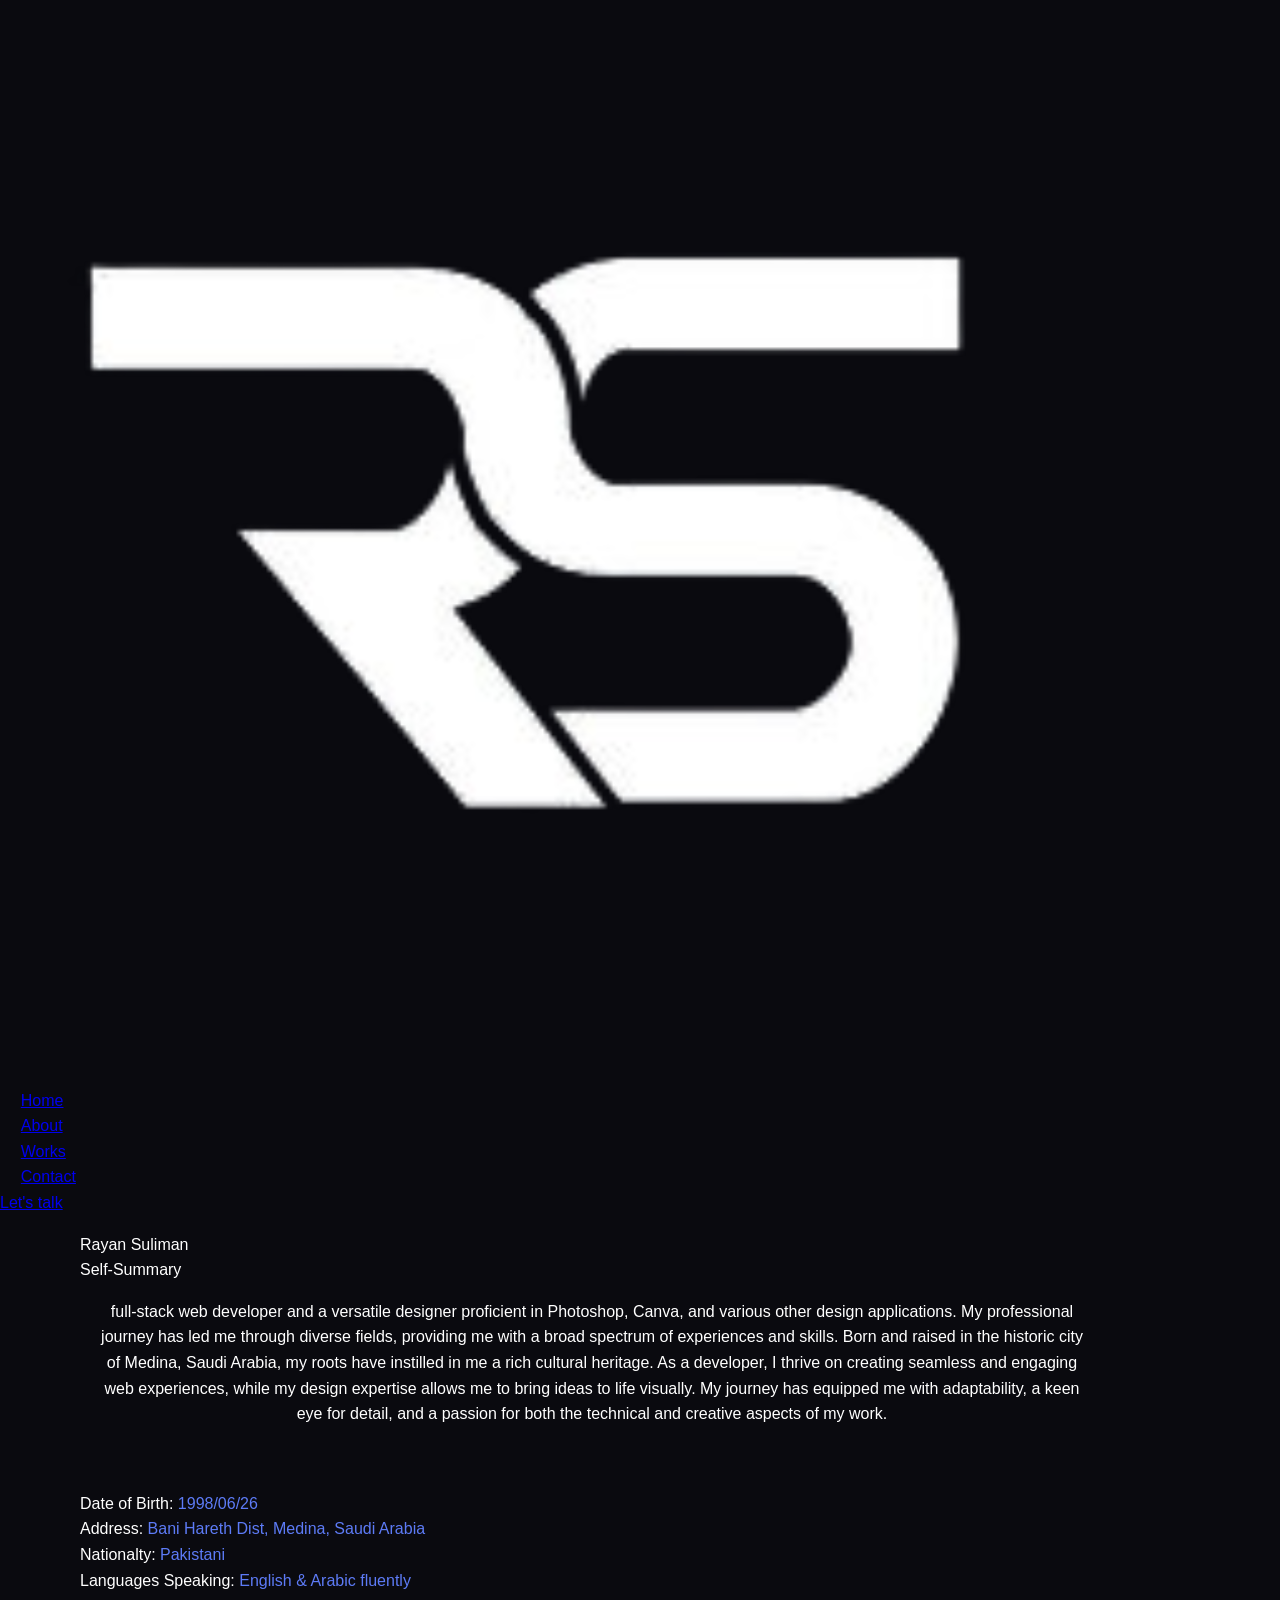
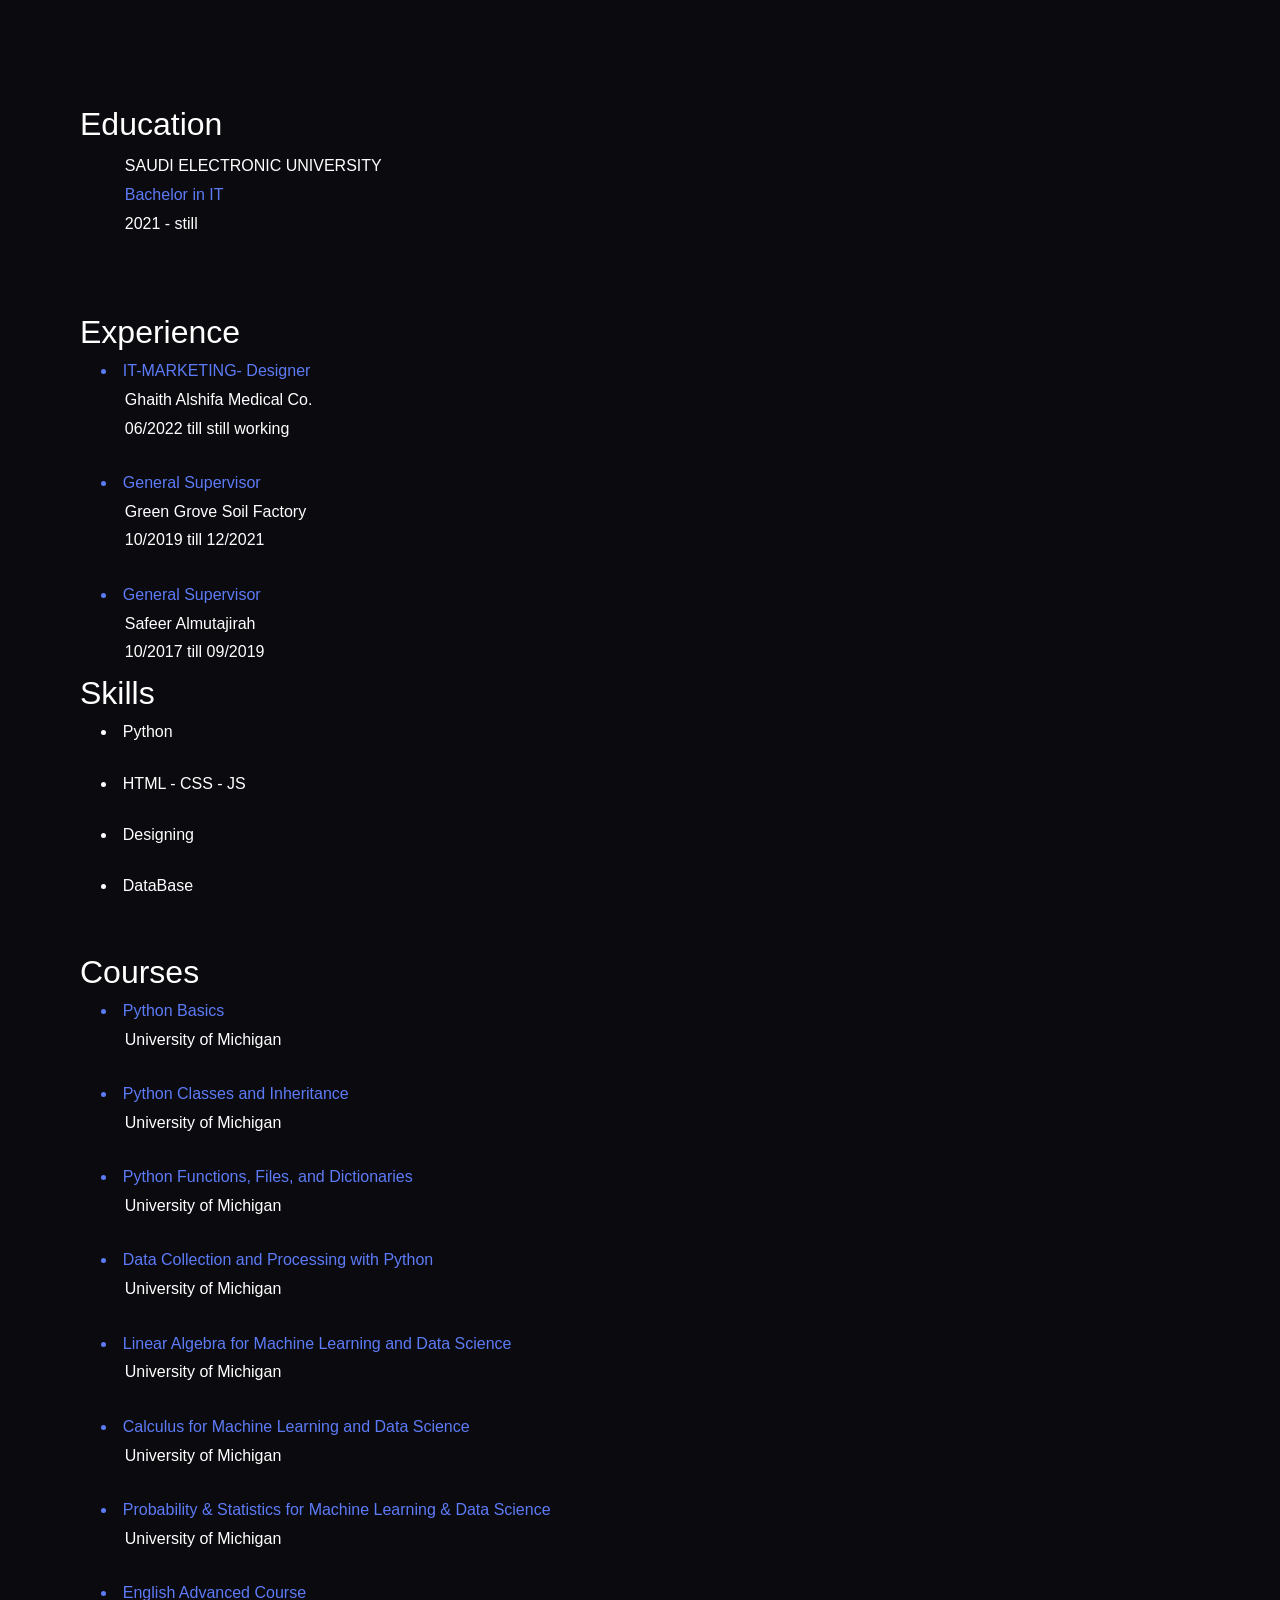
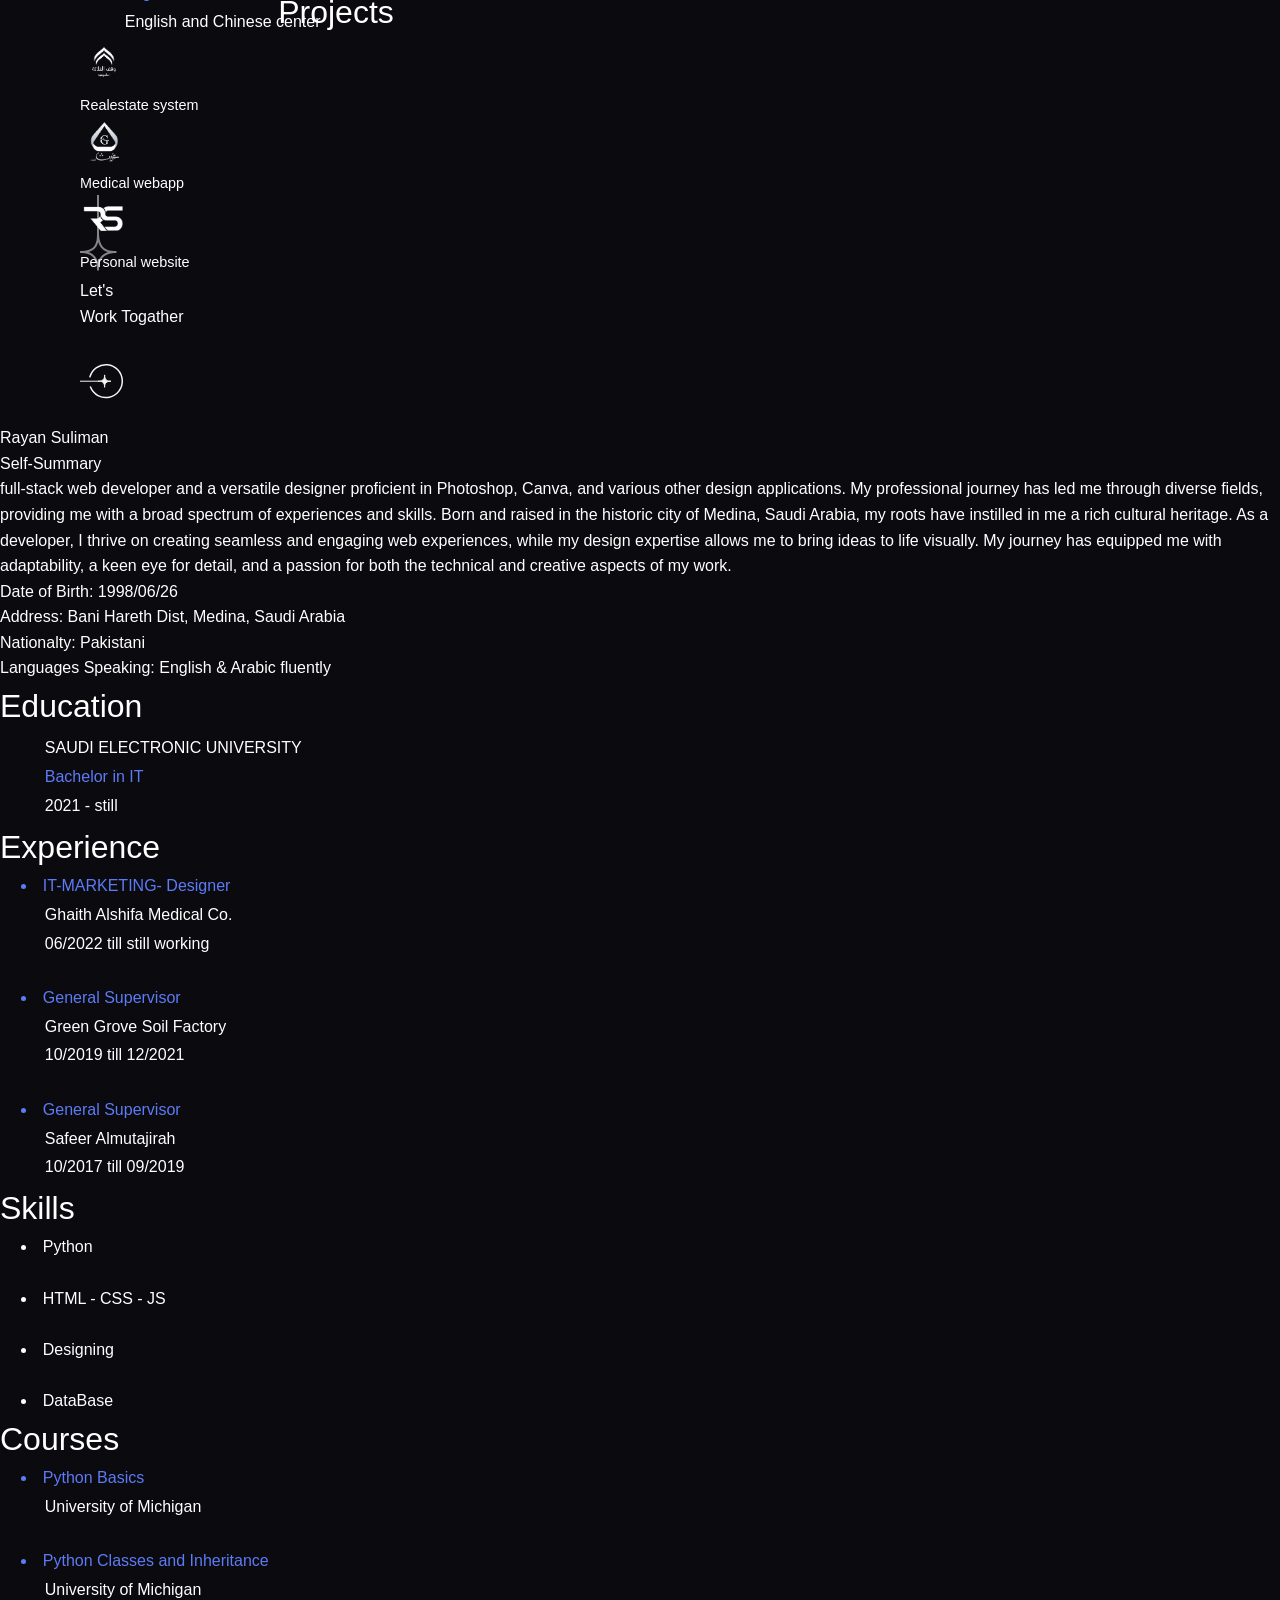
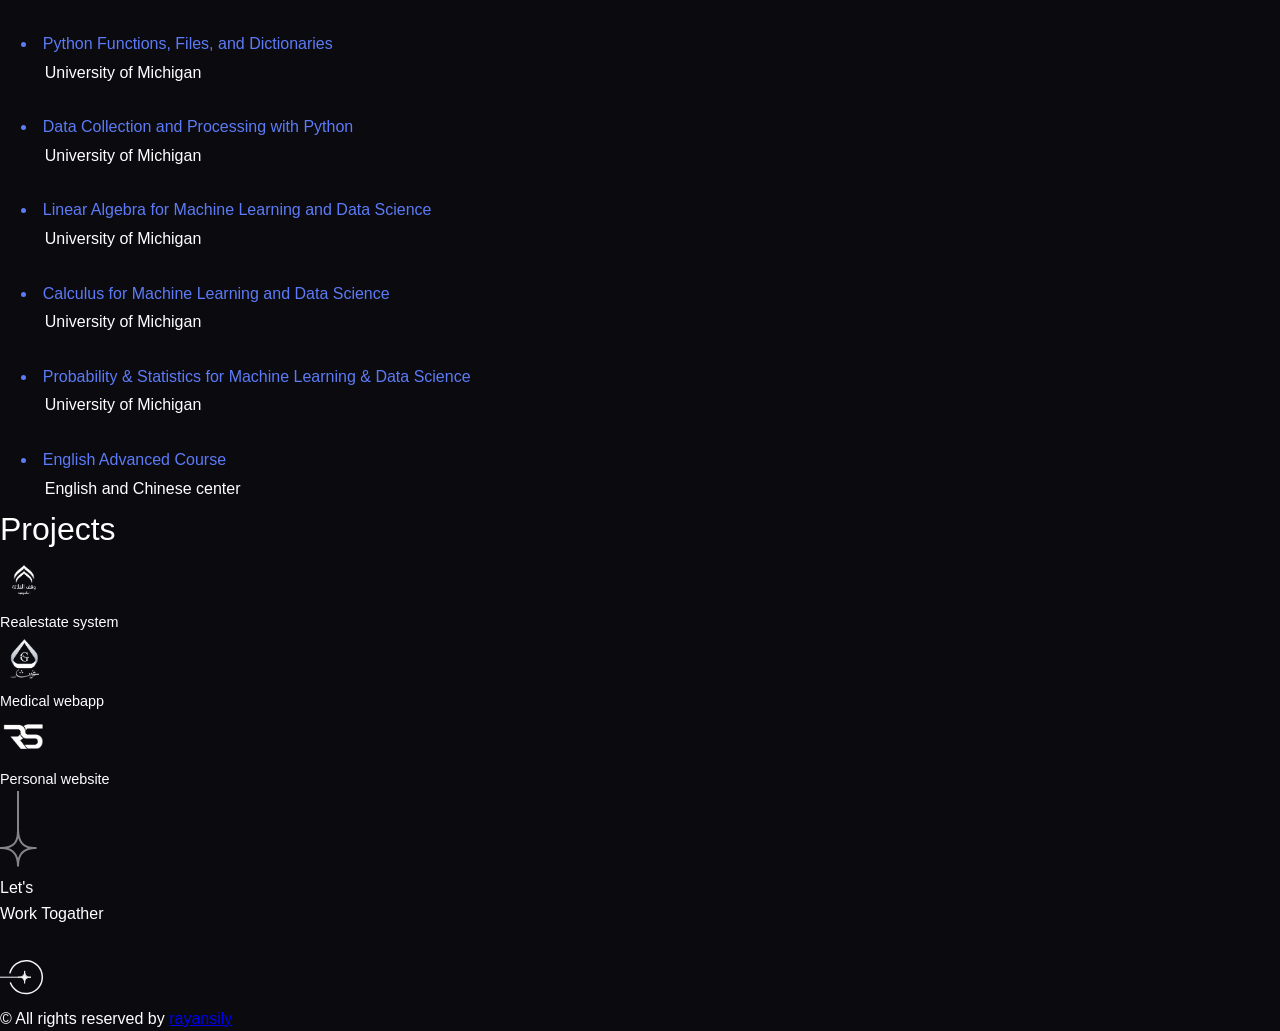
==== about.html @ cd89bf22 "first commit" ====
<!DOCTYPE html> <html lang="en">
<head>
<meta charset="utf-8"/>
<meta name="author" content="meeda">
<meta name="viewport" content="width=device-width, initial-scale=1.0">
<link rel="stylesheet" href="https://cdnjs.cloudflare.com/ajax/libs/font-awesome/4.7.0/css/font-awesome.min.css">
<title>Rayan Suliman</title>
<meta name="description" content="  Rayan Suliman CV's"/>
<link rel="icon" type="" href="">
<link rel="stylesheet" href="style.css">
<link rel="stylesheet" href="about.css">
<link rel="stylesheet" href="timeline.css">
<link rel="icon" type="image/png" href="files/logo.png">


  <!-- Modify the following script for coloring the selected menu item -->
  <script>
    document.addEventListener('DOMContentLoaded', function () {
      // Get all menu items
      const menuItems = document.querySelectorAll('.menu a');
  
      // Add click event listener to each menu item
      menuItems.forEach(item => {
        item.addEventListener('click', function () {
          // Remove 'active' class from all menu items
          menuItems.forEach(item => {
            item.classList.remove('active');
          });
  
          // Add 'active' class to the clicked menu item
          this.classList.add('active');
        });
      });
  
      // Set the initial active menu item based on the current page
      const path = window.location.pathname;
      const currentPage = path.substring(path.lastIndexOf('/') + 1);
      
      menuItems.forEach(item => {
        const href = item.getAttribute('href');
        if (currentPage === href || (currentPage === "" && href === "index.html")) {
          item.classList.add('active');
        }
      });
    });
  </script>
</head>

<body>
  <div class="black-overlay">

    <header class="head">
        <a href="index.html"><img src="files/logo.png" alt="logo"></a>
        <ul class="menu">
          <li><a href="index.html">Home</a></li>
          <li><a href="about.html">About</a></li>
          <li><a href="works.html">Works</a></li>
          <li><a href="contact.html">Contact</a></li>
        </ul>
        <a href="contact.html" class="letstalk">Let's talk</a>

      </header>


  <div class="sections">

    <div class="headtext">
    <p>Rayan Suliman</p>
    <p class="self">Self-Summary</p>
    </div>
    
    <div class="section4">
        <div class="ext">

          <p>full-stack web developer and a versatile designer proficient in Photoshop, Canva, and various other design applications. My professional journey has led me through diverse fields, providing me with a broad spectrum of experiences and skills. Born and raised in the historic city of Medina, Saudi Arabia, my roots have instilled in me a rich cultural heritage. As a developer, I thrive on creating seamless and engaging web experiences, while my design expertise allows me to bring ideas to life visually. My journey has equipped me with adaptability, a keen eye for detail, and a passion for both the technical and creative aspects of my work.</p>

        </div>
    
      </div>





      <div class="section3">
        <div class="exd">
        <p>Date of Birth: <span>1998/06/26</span>  </p>
        <p>Address: <span>Bani Hareth Dist, Medina, Saudi Arabia</span>  </p>
        <p>Nationalty: <span>Pakistani</span>  </p>
        <p>Languages Speaking: <span>English & Arabic fluently</span>  </p>


        </div>
    
        <div class="edr">
            <div class="up">
                <p>Education</p>
            </div>
            <div class="down">
                <p>SAUDI ELECTRONIC UNIVERSITY</p>
                <p class="Bachelor">Bachelor in IT</p>
                <p>2021 - still</p>
            </div>
    

    
        </div>
      </div>
    
      <div class="section3">
        
        <div class="edff">
            <div class="up">
                <p>Experience</p>
            </div>
            <div class="down">
                <li>IT-MARKETING- Designer</li>
                <p>Ghaith Alshifa Medical  Co.</p>
                <p>06/2022 till still working</p>
                <br>
                <li>General Supervisor</li>
                <p>Green Grove Soil Factory</p>
                <p>10/2019 till 12/2021</p>
                <br>
                <li>General Supervisor</li>
                <p>Safeer Almutajirah</p>
                <p>10/2017 till 09/2019</p>
            </div>
            <div class="up">
                <p>Skills</p>
            </div>
            <div >
                <li>Python</li>
                <br>
                <li>HTML - CSS - JS</li>
                <br>
                <li>Designing</li>
                <br>
                <li>DataBase</li>
            </div>
            
    
        </div>
    
        <div class="edf">
            <div class="up">
                <p>Courses</p>
            </div>
            <div class="down">
                <li>Python Basics</li>
                <p>University of Michigan</p>
                <br>
                <li>Python Classes and Inheritance</li>
                <p>University of Michigan</p>
                <br>
                <li>Python Functions, Files, and Dictionaries</li>
                <p>University of Michigan</p>
                <br>
                <li>Data Collection and Processing with Python</li>
                <p>University of Michigan</p>
                <br>
                <li>Linear Algebra for Machine Learning and Data Science</li>
                <p>University of Michigan</p>
                <br>
                <li>Calculus for Machine Learning and Data Science</li>
                <p>University of Michigan</p>
                <br>
                <li>Probability & Statistics for Machine Learning & Data Science</li>
                <p>University of Michigan</p>
                <br>
                <li>English Advanced Course</li>
                <p>English and Chinese center</p>

            </div>
    

    
        </div>
      </div>


      <div class="section3">
        <div class="projects">
            <div class="up">
                <p>Projects</p>
            </div>
        <div class="downprojects">
            <div class="project1">
                <img src="files/small-logo.png" alt="">
                <p> Realestate  system</p>
            </div>
            <div class="project1">
                <img src="files/ghaith.png" alt="">
                <p>Medical webapp </p>
            </div>
            <div class="project1">
                <img src="files/logo.png" alt="">
                <p>Personal website </p>
            </div>
        </div>

        </div>
    
        <div class="edu">
          <img class="icon2" src="files/icon2.png" alt="">
          <div class="morediv addpadding">
            <div class="thetwotext " ">
              <p>Let's <br> Work <span>Togather</span> </p>
            </div>
            <div class="morebuttondiv" style="padding-top: 30px;">
              <a style="margin-right: 30PX;" class="morebutton paddingclass" href="contact.html"><img src="files/icon.svg" alt=""></a>
            </div>
          </div>

    
        </div>
      </div>


      
  </div>




<div class="branches">


    <div class="headtext">
    <p>Rayan Suliman</p>
    <p class="self">Self-Summary</p>
    </div>
    
    <div class="aboutdiv">

          <p>full-stack web developer and a versatile designer proficient in Photoshop, Canva, and various other design applications. My professional journey has led me through diverse fields, providing me with a broad spectrum of experiences and skills. Born and raised in the historic city of Medina, Saudi Arabia, my roots have instilled in me a rich cultural heritage. As a developer, I thrive on creating seamless and engaging web experiences, while my design expertise allows me to bring ideas to life visually. My journey has equipped me with adaptability, a keen eye for detail, and a passion for both the technical and creative aspects of my work.</p>
    
      </div>





      <div class="aboutdiv">
        <p>Date of Birth: <span class="coloring">1998/06/26</span>  </p>
        <p>Address: <span class="coloring">Bani Hareth Dist, Medina, Saudi Arabia</span>  </p>
        <p>Nationalty: <span class="coloring">Pakistani</span>  </p>
        <p>Languages Speaking: <span class="coloring">English & Arabic fluently</span>  </p>


      </div>
    

      <div class="aboutdiv">
    
            <div class="up">
                <p>Education</p>
            </div>
            <div class="down">
                <p>SAUDI ELECTRONIC UNIVERSITY</p>
                <p class="Bachelor">Bachelor in IT</p>
                <p>2021 - still</p>    

        </div>
      </div>






      <div class="aboutdiv">
        
            <div class="up">
                <p>Experience</p>
            </div>
            <div class="down">
                <li>IT-MARKETING- Designer</li>
                <p>Ghaith Alshifa Medical  Co.</p>
                <p>06/2022 till still working</p>
                <br>
                <li>General Supervisor</li>
                <p>Green Grove Soil Factory</p>
                <p>10/2019 till 12/2021</p>
                <br>
                <li>General Supervisor</li>
                <p>Safeer Almutajirah</p>
                <p>10/2017 till 09/2019</p>
            </div>
            <div class="up">
                <p>Skills</p>
            </div>
            <div >
                <li>Python</li>
                <br>
                <li>HTML - CSS - JS</li>
                <br>
                <li>Designing</li>
                <br>
                <li>DataBase</li>
            </div>
            
    
        </div>
    


      <div class="aboutdiv ">
  
    
            <div class="up">
                <p>Courses</p>
            </div>
            <div class="down ">
                <li>Python Basics</li>
                <p>University of Michigan</p>
                <br>
                <li>Python Classes and Inheritance</li>
                <p>University of Michigan</p>
                <br>
                <li>Python Functions, Files, and Dictionaries</li>
                <p>University of Michigan</p>
                <br>
                <li>Data Collection and Processing with Python</li>
                <p>University of Michigan</p>
                <br>
                <li>Linear Algebra for Machine Learning and Data Science</li>
                <p>University of Michigan</p>
                <br>
                <li>Calculus for Machine Learning and Data Science</li>
                <p>University of Michigan</p>
                <br>
                <li>Probability & Statistics for Machine Learning & Data Science</li>
                <p>University of Michigan</p>
                <br>
                <li>English Advanced Course</li>
                <p>English and Chinese center</p>

            </div>
    

    
      </div>




      <div class="aboutdiv">
            <div class="up">
                <p>Projects</p>
            </div>
        <div class="downprojects">
            <div class="project1">
                <img src="files/small-logo.png" alt="">
                <p> Realestate  system</p>
            </div>
            <div class="project1">
                <img src="files/ghaith.png" alt="">
                <p>Medical webapp </p>
            </div>
            <div class="project1">
                <img src="files/logo.png" alt="">
                <p>Personal website </p>
            </div>
        </div>

    
      </div>


      <div>
        <div class="edu">
          <img class="icon2" src="files/icon2.png" alt="">
          <div class="morediv addpadding">
            <div class="thetwotext2 " ">
              <p>Let's <br> Work <span>Togather</span> </p>
            </div>
            <div class="morebuttondiv" style="padding-top: 30px;">
              <a style="margin-right: 65PX;" class="morebutton paddingclass" href="contact.html"><img src="files/icon.svg" alt=""></a>
            </div>
          </div>
    
    
        </div>
    </div>


      


</div>


    <footer>
      <p>© All rights reserved by <a href="index.html">rayansily</a></p>
  </footer>
</div>
</body>

<script src="script.js"></script>
---- style.css ----
/* ===================================
   CSS VARIABLES & RESET
   =================================== */
   :root {
    /* Colors */
    --primary: #6366f1;
    --primary-dark: #4f46e5;
    --primary-light: #818cf8;
    --secondary: #ec4899;
    --accent: #f59e0b;
    
    --bg-dark: #0a0a0f;
    --bg-darker: #050508;
    --bg-card: #16161d;
    --bg-card-hover: #1e1e28;
    
    --text-primary: #ffffff;
    --text-secondary: #a1a1aa;
    --text-muted: #71717a;
    
    --border: rgba(255, 255, 255, 0.1);
    --border-hover: rgba(255, 255, 255, 0.2);
    
    /* Spacing */
    --spacing-xs: 0.5rem;
    --spacing-sm: 1rem;
    --spacing-md: 2rem;
    --spacing-lg: 4rem;
    --spacing-xl: 6rem;
    
    /* Border Radius */
    --radius-sm: 8px;
    --radius-md: 12px;
    --radius-lg: 20px;
    --radius-xl: 30px;
    
    /* Transitions */
    --transition-fast: 0.2s ease;
    --transition-base: 0.3s ease;
    --transition-slow: 0.5s ease;
    
    /* Shadows */
    --shadow-sm: 0 2px 8px rgba(0, 0, 0, 0.1);
    --shadow-md: 0 4px 16px rgba(0, 0, 0, 0.2);
    --shadow-lg: 0 8px 32px rgba(0, 0, 0, 0.3);
    --shadow-glow: 0 0 30px rgba(99, 102, 241, 0.3);
}

* {
    margin: 0;
    padding: 0;
    box-sizing: border-box;
}

html {
    scroll-behavior: smooth;
    overflow-x: hidden;
}

body {
    font-family: 'Inter', -apple-system, BlinkMacSystemFont, 'Segoe UI', sans-serif;
    background: var(--bg-dark);
    color: var(--text-primary);
    line-height: 1.6;
    overflow-x: hidden;
}

/* Import Google Fonts */
@import url('https://fonts.googleapis.com/css2?family=Poppins:wght@300;400;500;600;700;800&family=Inter:wght@300;400;500;600;700&display=swap');

body {
    font-family: 'Inter', -apple-system, BlinkMacSystemFont, 'Segoe UI', sans-serif;
}

h1, h2, h3, h4, h5, h6 {
    font-family: 'Poppins', sans-serif;
    font-weight: 700;
    line-height: 1.2;
}

.container {
    max-width: 1200px;
    margin: 0 auto;
    padding: 0 2rem;
}

/* ===================================
   NAVIGATION
   =================================== */
.navbar {
    position: fixed;
    top: 0;
    left: 0;
    right: 0;
    z-index: 1000;
    padding: 1.5rem 0;
    background: rgba(10, 10, 15, 0.8);
    backdrop-filter: blur(20px);
    border-bottom: 1px solid var(--border);
    transition: all var(--transition-base);
}

.navbar.scrolled {
    padding: 1rem 0;
    background: rgba(10, 10, 15, 0.95);
}

.nav-container {
    max-width: 1400px;
    margin: 0 auto;
    padding: 0 2rem;
    display: flex;
    justify-content: space-between;
    align-items: center;
}

.logo {
    text-decoration: none;
}

.logo-text {
    font-family: 'Poppins', sans-serif;
    font-size: 1.5rem;
    font-weight: 800;
    background: linear-gradient(135deg, var(--primary), var(--secondary));
    -webkit-background-clip: text;
    -webkit-text-fill-color: transparent;
    background-clip: text;
}

.nav-links {
    display: flex;
    gap: 2.5rem;
    align-items: center;
}

.nav-link {
    color: var(--text-secondary);
    text-decoration: none;
    font-weight: 500;
    font-size: 0.95rem;
    position: relative;
    transition: color var(--transition-fast);
}

.nav-link::after {
    content: '';
    position: absolute;
    bottom: -5px;
    left: 0;
    width: 0;
    height: 2px;
    background: var(--primary);
    transition: width var(--transition-base);
}

.nav-link:hover,
.nav-link.active {
    color: var(--text-primary);
}

.nav-link:hover::after,
.nav-link.active::after {
    width: 100%;
}

.cta-button {
    padding: 0.75rem 1.5rem;
    background: linear-gradient(135deg, var(--primary), var(--primary-dark));
    color: white;
    text-decoration: none;
    border-radius: var(--radius-sm);
    font-weight: 600;
    font-size: 0.95rem;
    transition: all var(--transition-base);
    box-shadow: 0 4px 15px rgba(99, 102, 241, 0.3);
}

.cta-button:hover {
    transform: translateY(-2px);
    box-shadow: 0 6px 20px rgba(99, 102, 241, 0.4);
}

.mobile-menu-toggle {
    display: none;
    flex-direction: column;
    gap: 5px;
    background: none;
    border: none;
    cursor: pointer;
}

.mobile-menu-toggle span {
    width: 25px;
    height: 2px;
    background: var(--text-primary);
    transition: all var(--transition-base);
}

/* ===================================
   HERO SECTION
   =================================== */
.hero {
    position: relative;
    min-height: 100vh;
    display: flex;
    align-items: center;
    justify-content: center;
    padding: 8rem 2rem 4rem;
    overflow: hidden;
}

.hero-background {
    position: absolute;
    top: 0;
    left: 0;
    right: 0;
    bottom: 0;
    overflow: hidden;
    z-index: -1;
}

.gradient-orb {
    position: absolute;
    border-radius: 50%;
    filter: blur(80px);
    opacity: 0.6;
    animation: float 20s infinite ease-in-out;
}

.orb-1 {
    width: 500px;
    height: 500px;
    background: radial-gradient(circle, var(--primary), transparent);
    top: -10%;
    left: -10%;
    animation-delay: 0s;
}

.orb-2 {
    width: 400px;
    height: 400px;
    background: radial-gradient(circle, var(--secondary), transparent);
    bottom: -10%;
    right: -10%;
    animation-delay: 5s;
}

.orb-3 {
    width: 350px;
    height: 350px;
    background: radial-gradient(circle, var(--accent), transparent);
    top: 40%;
    right: 20%;
    animation-delay: 10s;
}

@keyframes float {
    0%, 100% { transform: translate(0, 0); }
    25% { transform: translate(50px, -50px); }
    50% { transform: translate(-30px, 30px); }
    75% { transform: translate(40px, 40px); }
}

.hero-content {
    max-width: 1200px;
    margin: 0 auto;
    text-align: center;
}

.eyebrow {
    display: inline-block;
    padding: 0.5rem 1.5rem;
    background: rgba(99, 102, 241, 0.1);
    border: 1px solid rgba(99, 102, 241, 0.3);
    border-radius: 50px;
    color: var(--primary-light);
    font-size: 0.9rem;
    font-weight: 600;
    margin-bottom: 2rem;
    animation: fadeInUp 0.8s ease;
}

.hero-title {
    font-size: clamp(3rem, 8vw, 5.5rem);
    font-weight: 800;
    margin-bottom: 1.5rem;
    line-height: 1.1;
}

.title-line {
    display: block;
    animation: fadeInUp 0.8s ease;
    animation-fill-mode: backwards;
}

.title-line:nth-child(1) {
    animation-delay: 0.2s;
}

.title-line:nth-child(2) {
    animation-delay: 0.4s;
}

.highlight {
    background: linear-gradient(135deg, var(--primary), var(--secondary));
    -webkit-background-clip: text;
    -webkit-text-fill-color: transparent;
    background-clip: text;
}

.hero-description {
    max-width: 700px;
    margin: 0 auto 3rem;
    font-size: 1.2rem;
    color: var(--text-secondary);
    line-height: 1.8;
    animation: fadeInUp 0.8s ease 0.6s backwards;
}

.hero-cta {
    display: flex;
    gap: 1.5rem;
    justify-content: center;
    align-items: center;
    animation: fadeInUp 0.8s ease 0.8s backwards;
    flex-wrap: wrap;
}

.primary-btn,
.secondary-btn {
    padding: 1rem 2.5rem;
    font-size: 1.05rem;
    font-weight: 600;
    text-decoration: none;
    border-radius: var(--radius-md);
    transition: all var(--transition-base);
    display: inline-flex;
    align-items: center;
    gap: 0.5rem;
}

.primary-btn {
    background: linear-gradient(135deg, var(--primary), var(--primary-dark));
    color: white;
    box-shadow: 0 4px 20px rgba(99, 102, 241, 0.4);
}

.primary-btn:hover {
    transform: translateY(-3px);
    box-shadow: 0 6px 25px rgba(99, 102, 241, 0.5);
}

.secondary-btn {
    background: transparent;
    color: var(--text-primary);
    border: 2px solid var(--border);
}

.secondary-btn:hover {
    border-color: var(--primary);
    background: rgba(99, 102, 241, 0.1);
}

.hero-stats {
    display: flex;
    justify-content: center;
    gap: 4rem;
    margin-top: 5rem;
    animation: fadeInUp 0.8s ease 1s backwards;
    flex-wrap: wrap;
}

.stat-item {
    text-align: center;
}

.stat-number {
    font-size: 3rem;
    font-weight: 800;
    background: linear-gradient(135deg, var(--primary), var(--secondary));
    -webkit-background-clip: text;
    -webkit-text-fill-color: transparent;
    background-clip: text;
    margin-bottom: 0.5rem;
}

.stat-label {
    color: var(--text-secondary);
    font-size: 0.95rem;
    font-weight: 500;
}

.scroll-indicator {
    position: absolute;
    bottom: 3rem;
    left: 50%;
    transform: translateX(-50%);
    display: flex;
    flex-direction: column;
    align-items: center;
    gap: 1rem;
    color: var(--text-muted);
    font-size: 0.85rem;
    font-weight: 500;
    animation: fadeInUp 0.8s ease 1.2s backwards;
}

.scroll-arrow {
    width: 2px;
    height: 40px;
    background: linear-gradient(to bottom, var(--primary), transparent);
    animation: scrollDown 2s infinite;
}

@keyframes fadeInUp {
    from {
        opacity: 0;
        transform: translateY(30px);
    }
    to {
        opacity: 1;
        transform: translateY(0);
    }
}

@keyframes scrollDown {
    0%, 100% { transform: translateY(0); opacity: 0; }
    50% { opacity: 1; }
    100% { transform: translateY(20px); opacity: 0; }
}

/* ===================================
   SECTION HEADERS
   =================================== */
.section-header {
    text-align: center;
    margin-bottom: var(--spacing-lg);
}

.section-eyebrow {
    display: inline-block;
    padding: 0.5rem 1.5rem;
    background: rgba(99, 102, 241, 0.1);
    border: 1px solid rgba(99, 102, 241, 0.3);
    border-radius: 50px;
    color: var(--primary-light);
    font-size: 0.9rem;
    font-weight: 600;
    margin-bottom: 1rem;
}

.section-title {
    font-size: clamp(2.5rem, 5vw, 3.5rem);
    font-weight: 800;
    margin-bottom: 1rem;
}

/* ===================================
   ABOUT SECTION
   =================================== */
.about-section {
    padding: var(--spacing-xl) 2rem;
    background: var(--bg-darker);
}

.about-grid {
    display: grid;
    grid-template-columns: 1.2fr 1fr;
    gap: 4rem;
    align-items: start;
}

.about-text {
    margin-bottom: 3rem;
}

.lead-text {
    font-size: 1.4rem;
    font-weight: 500;
    color: var(--text-primary);
    margin-bottom: 1.5rem;
    line-height: 1.6;
}

.about-text p {
    color: var(--text-secondary);
    margin-bottom: 1rem;
    font-size: 1.05rem;
    line-height: 1.8;
}

.skills-grid {
    display: grid;
    grid-template-columns: repeat(3, 1fr);
    gap: 1.5rem;
    margin-top: 2rem;
}

.skill-card {
    background: var(--bg-card);
    padding: 2rem;
    border-radius: var(--radius-md);
    border: 1px solid var(--border);
    transition: all var(--transition-base);
}

.skill-card:hover {
    background: var(--bg-card-hover);
    border-color: var(--primary);
    transform: translateY(-5px);
    box-shadow: 0 10px 30px rgba(99, 102, 241, 0.2);
}

.skill-icon {
    font-size: 2.5rem;
    background: linear-gradient(135deg, var(--primary), var(--secondary));
    -webkit-background-clip: text;
    -webkit-text-fill-color: transparent;
    background-clip: text;
    margin-bottom: 1rem;
}

.skill-card h3 {
    font-size: 1.2rem;
    margin-bottom: 0.5rem;
    font-weight: 600;
}

.skill-card p {
    color: var(--text-secondary);
    font-size: 0.95rem;
}

.about-details {
    display: flex;
    flex-direction: column;
    gap: 2rem;
}

.detail-card {
    background: var(--bg-card);
    padding: 2rem;
    border-radius: var(--radius-md);
    border: 1px solid var(--border);
}

.detail-card h3 {
    font-size: 1.3rem;
    margin-bottom: 1.5rem;
    color: var(--primary-light);
}

.info-list {
    list-style: none;
}

.info-list li {
    display: flex;
    justify-content: space-between;
    padding: 1rem 0;
    border-bottom: 1px solid var(--border);
}

.info-list li:last-child {
    border-bottom: none;
}

.info-label {
    color: var(--text-muted);
    font-weight: 500;
}

.info-value {
    color: var(--text-primary);
    font-weight: 600;
}

.timeline-item {
    padding: 1.5rem 0;
    border-left: 2px solid var(--primary);
    padding-left: 1.5rem;
    margin-left: 0.5rem;
    position: relative;
}

.timeline-item::before {
    content: '';
    position: absolute;
    left: -6px;
    top: 1.8rem;
    width: 10px;
    height: 10px;
    background: var(--primary);
    border-radius: 50%;
}

.timeline-date {
    color: var(--primary-light);
    font-size: 0.9rem;
    font-weight: 600;
    margin-bottom: 0.5rem;
}

.timeline-content h4 {
    font-size: 1.1rem;
    margin-bottom: 0.3rem;
}

.timeline-content p {
    color: var(--text-secondary);
    font-size: 0.95rem;
}

.role-list {
    list-style: none;
    padding-left: 0;
    margin-top: 0.5rem;
}

.role-list li {
    color: var(--text-secondary);
    font-size: 0.9rem;
    padding: 0.2rem 0;
    position: relative;
    padding-left: 1.2rem;
}

.role-list li::before {
    content: '▸';
    position: absolute;
    left: 0;
    color: var(--primary);
}

.role-description {
    color: var(--text-secondary);
    font-size: 0.9rem;
    line-height: 1.6;
    margin-top: 0.5rem;
}

.education-item h4 {
    font-size: 1.1rem;
    margin-bottom: 0.5rem;
}

.education-item p {
    color: var(--text-secondary);
    margin-bottom: 0.5rem;
}

.edu-date {
    color: var(--primary-light);
    font-size: 0.9rem;
    font-weight: 600;
}

/* ===================================
   WORK SECTION
   =================================== */
.work-section {
    padding: var(--spacing-xl) 2rem;
}

.projects-grid {
    display: grid;
    grid-template-columns: repeat(auto-fit, minmax(350px, 1fr));
    gap: 2.5rem;
}

.project-card {
    background: var(--bg-card);
    border-radius: var(--radius-lg);
    overflow: hidden;
    border: 1px solid var(--border);
    transition: all var(--transition-base);
}

.project-card:hover {
    transform: translateY(-10px);
    border-color: var(--primary);
    box-shadow: 0 20px 40px rgba(0, 0, 0, 0.3);
}

.project-image {
    position: relative;
    width: 100%;
    height: 250px;
    overflow: hidden;
    background: linear-gradient(135deg, var(--bg-darker), var(--bg-card));
    display: flex;
    align-items: center;
    justify-content: center;
}

.project-image img {
    max-width: 60%;
    max-height: 60%;
    object-fit: contain;
    transition: transform var(--transition-slow);
}

.project-placeholder {
    width: 100%;
    height: 100%;
    display: flex;
    align-items: center;
    justify-content: center;
    background: linear-gradient(135deg, var(--bg-darker), var(--bg-card));
}

.project-card:hover .project-image img {
    transform: scale(1.1);
}

.project-overlay {
    position: absolute;
    top: 0;
    left: 0;
    right: 0;
    bottom: 0;
    background: rgba(10, 10, 15, 0.9);
    display: flex;
    align-items: center;
    justify-content: center;
    opacity: 0;
    transition: opacity var(--transition-base);
}

.project-card:hover .project-overlay {
    opacity: 1;
}

.project-link {
    width: 60px;
    height: 60px;
    background: linear-gradient(135deg, var(--primary), var(--secondary));
    border-radius: 50%;
    display: flex;
    align-items: center;
    justify-content: center;
    color: white;
    font-size: 1.5rem;
    text-decoration: none;
    transition: transform var(--transition-base);
}

.project-link:hover {
    transform: scale(1.1);
}

.project-link.current-site {
    width: auto;
    height: auto;
    padding: 1rem 2rem;
    border-radius: var(--radius-sm);
    font-size: 1rem;
    font-weight: 600;
}

.project-content {
    padding: 2rem;
}

.project-title {
    font-size: 1.5rem;
    margin-bottom: 1rem;
    font-weight: 700;
}

.project-description {
    color: var(--text-secondary);
    margin-bottom: 1.5rem;
    line-height: 1.7;
}

.project-tech {
    display: flex;
    flex-wrap: wrap;
    gap: 0.75rem;
}

.tech-tag {
    padding: 0.4rem 1rem;
    background: rgba(99, 102, 241, 0.1);
    border: 1px solid rgba(99, 102, 241, 0.3);
    border-radius: 50px;
    color: var(--primary-light);
    font-size: 0.85rem;
    font-weight: 500;
}

/* ===================================
   CONTACT SECTION
   =================================== */
.contact-section {
    padding: var(--spacing-xl) 2rem;
    background: var(--bg-darker);
}

.contact-grid {
    display: grid;
    grid-template-columns: 1fr 1.2fr;
    gap: 4rem;
    align-items: start;
}

.contact-intro {
    font-size: 1.2rem;
    color: var(--text-secondary);
    margin-bottom: 3rem;
    line-height: 1.7;
}

.contact-methods {
    display: flex;
    flex-direction: column;
    gap: 1.5rem;
    margin-bottom: 3rem;
}

.contact-method {
    display: flex;
    align-items: center;
    gap: 1.5rem;
    padding: 1.5rem;
    background: var(--bg-card);
    border-radius: var(--radius-md);
    border: 1px solid var(--border);
    text-decoration: none;
    transition: all var(--transition-base);
}

.contact-method:hover {
    background: var(--bg-card-hover);
    border-color: var(--primary);
    transform: translateX(10px);
}

.contact-icon {
    width: 50px;
    height: 50px;
    background: linear-gradient(135deg, var(--primary), var(--secondary));
    border-radius: var(--radius-sm);
    display: flex;
    align-items: center;
    justify-content: center;
    font-size: 1.5rem;
    color: white;
}

.contact-details h4 {
    font-size: 1.1rem;
    margin-bottom: 0.3rem;
}

.contact-details p {
    color: var(--text-secondary);
    font-size: 0.95rem;
}

.resume-download {
    margin-top: 2rem;
}

.download-btn {
    display: inline-flex;
    align-items: center;
    gap: 0.75rem;
    padding: 1rem 2rem;
    background: transparent;
    border: 2px solid var(--primary);
    color: var(--primary);
    text-decoration: none;
    border-radius: var(--radius-md);
    font-weight: 600;
    transition: all var(--transition-base);
}

.download-btn:hover {
    background: var(--primary);
    color: white;
    transform: translateY(-3px);
    box-shadow: 0 6px 20px rgba(99, 102, 241, 0.3);
}

.contact-form-container {
    background: var(--bg-card);
    padding: 3rem;
    border-radius: var(--radius-lg);
    border: 1px solid var(--border);
}

.contact-form {
    display: flex;
    flex-direction: column;
    gap: 2rem;
}

.form-group {
    position: relative;
}

.form-group input,
.form-group textarea {
    width: 100%;
    padding: 1rem;
    background: var(--bg-darker);
    border: 2px solid var(--border);
    border-radius: var(--radius-sm);
    color: var(--text-primary);
    font-size: 1rem;
    font-family: inherit;
    transition: all var(--transition-base);
}

.form-group input:focus,
.form-group textarea:focus {
    outline: none;
    border-color: var(--primary);
    background: var(--bg-dark);
}

.form-group label {
    position: absolute;
    left: 1rem;
    top: 1rem;
    color: var(--text-muted);
    transition: all var(--transition-base);
    pointer-events: none;
}

.form-group input:focus + label,
.form-group input:not(:placeholder-shown) + label,
.form-group textarea:focus + label,
.form-group textarea:not(:placeholder-shown) + label {
    top: -0.75rem;
    left: 0.75rem;
    font-size: 0.85rem;
    color: var(--primary);
    background: var(--bg-card);
    padding: 0 0.5rem;
}

.form-group textarea {
    resize: vertical;
    min-height: 150px;
}

.submit-btn {
    padding: 1rem 2.5rem;
    background: linear-gradient(135deg, var(--primary), var(--primary-dark));
    color: white;
    border: none;
    border-radius: var(--radius-md);
    font-size: 1.05rem;
    font-weight: 600;
    cursor: pointer;
    transition: all var(--transition-base);
    display: inline-flex;
    align-items: center;
    justify-content: center;
    gap: 0.75rem;
    box-shadow: 0 4px 20px rgba(99, 102, 241, 0.3);
}

.submit-btn:hover {
    transform: translateY(-3px);
    box-shadow: 0 6px 25px rgba(99, 102, 241, 0.4);
}

/* ===================================
   FOOTER
   =================================== */
.footer {
    padding: 3rem 2rem 2rem;
    background: var(--bg-darker);
    border-top: 1px solid var(--border);
}

.footer-content {
    display: flex;
    justify-content: space-between;
    align-items: center;
    margin-bottom: 2rem;
    flex-wrap: wrap;
    gap: 2rem;
}

.footer-brand {
    max-width: 300px;
}

.footer-brand .logo-text {
    font-size: 2rem;
    display: block;
    margin-bottom: 0.5rem;
}

.footer-brand p {
    color: var(--text-secondary);
    font-size: 0.95rem;
}

.footer-links {
    display: flex;
    gap: 2rem;
}

.footer-links a {
    color: var(--text-secondary);
    text-decoration: none;
    font-weight: 500;
    transition: color var(--transition-fast);
}

.footer-links a:hover {
    color: var(--primary);
}

.footer-bottom {
    text-align: center;
    padding-top: 2rem;
    border-top: 1px solid var(--border);
}

.footer-bottom p {
    color: var(--text-muted);
    font-size: 0.9rem;
}

/* ===================================
   RESPONSIVE DESIGN
   =================================== */
@media (max-width: 1024px) {
    .about-grid {
        grid-template-columns: 1fr;
    }
    
    .contact-grid {
        grid-template-columns: 1fr;
    }
    
    .skills-grid {
        grid-template-columns: repeat(2, 1fr);
    }
}

@media (max-width: 768px) {
    .nav-links,
    .cta-button {
        display: none;
    }
    
    .mobile-menu-toggle {
        display: flex;
    }
    
    .hero {
        padding: 6rem 1rem 3rem;
    }
    
    .hero-title {
        font-size: 2.5rem;
    }
    
    .hero-description {
        font-size: 1rem;
    }
    
    .hero-cta {
        flex-direction: column;
        width: 100%;
    }
    
    .primary-btn,
    .secondary-btn {
        width: 100%;
        justify-content: center;
    }
    
    .hero-stats {
        gap: 2rem;
    }
    
    .stat-number {
        font-size: 2rem;
    }
    
    .section-title {
        font-size: 2rem;
    }
    
    .projects-grid {
        grid-template-columns: 1fr;
    }
    
    .contact-form-container {
        padding: 2rem;
    }
    
    .footer-content {
        flex-direction: column;
        text-align: center;
    }
    
    .footer-brand {
        max-width: 100%;
    }
    
    .footer-links {
        flex-direction: column;
        gap: 1rem;
    }
}

@media (max-width: 480px) {
    .container {
        padding: 0 1rem;
    }
    
    .nav-container {
        padding: 0 1rem;
    }
    
    .hero-stats {
        flex-direction: column;
        gap: 1.5rem;
    }
}
---- about.css ----
.sections{
    margin: 1em 5em;
}

.ext, .last {
    height: 13em;
    width: 64em;
    
}
.edu1{
    height: 15em;
    width: 32em;
}
.ext p{
    padding: 1em;
    text-align: center;
}

.exd , .edr, .projects {
    height: 13em;
    width: 32em;
}
.exd p span, .Bachelor {
    color: #5d7bf6;
}
.up p{
    font-size: 2em;
}
.edr , .projects{
    padding-top: 0;
    margin: 0;
}
.down p{

    margin: 0.2em;
}
.last p{
    padding: 10px;
    padding-top: 0;
    margin-top: 0;
    font-size: 40px;
}
.last p span, .down li{
    color: #5d7bf6;
}

.edf{
    height: 40em;
    width: 39em;
    padding-top: 0;
    margin: 0;
}

.down p ,li{
    padding-left: 1.3em;
}
.down p{
    padding-left: 2.6em;
}

.edff{
    width: 25em;
    height: 40em ;
    padding-top: 0;
}
.projects .up p{
    text-align: center;
}




.project1 img{
    width: 3em;
}
.project1 p{
    font-size: 0.9em;
}
.proj{
    width: 64em;
    display: flex;
    align-items: center;
}
.imgdiv img{
    width: 8em;
}
.textdiv h1{
    font-size: 1.3em;
}
.tools img{
    width: 2em;
}
.tools{
    display: flex;
    gap: 1em;
    align-items: center;
}
.code{
    text-decoration: none;
    background-image: linear-gradient(180deg, #1693fa 0%, #3159fc 100%);
    direction: rtl;
}
.code {
    text-decoration: none;
    font-weight: 200;
  }
  .code {
    padding: 0.3em 1.1em;
    border-radius: 1em;
    transition: 0.3s;
  }
  .code:hover {
    background-color: white;
    color: #323232;
  }
    .headtext p span{color: #5d7bf6;
  }

  .contact{
    display: flex;
    flex-direction: row;
    justify-content: center;
    align-items: center;
    gap: 8em;
  }

.contact1{
    display: flex;
    flex-direction: column;
    gap: 1em;
    justify-content: center;
    align-items: center;
}

.section4{
    display: flex;
    flex-grow: 1;
}
@media (max-width: 750px) {

    
    .theheadtext{
        font-size: 0.8em;
      }


    .thesecondtext{
        font-size: 0.4em;
        margin: 0 6em;
    }

    .headtext2{
        padding: 0 1em;
    }


    .contact{
        display: flex;
        flex-direction: column;
        justify-content: center;
        align-items: center;
        gap: 8em;
        margin-bottom: 5em;
      }

      header ul li {
        margin: 0em;
        padding: 0;
      }
}


@media (max-width: 1050px) {
    .head{
      margin-top: 2em;
    }


    .ext{
        width: 47.3em;
        height:fit-content;
    }

    .edff , .edf{
        height: fit-content;
    }
}
---- timeline.css ----
* {
    box-sizing: border-box;
  }
  .experience{
    padding-top: 1em;
  }
  /* The actual timeline (the vertical ruler) */
  .timeline {
    position: relative;
    max-width: 1100px;
    margin: 0 auto;
    direction: ltr;
  }
  
  /* The actual timeline (the vertical ruler) */
  .timeline::after {
    content: '';
    position: absolute;
    width: 6px;
    background-color: #4c5c685e;
    top: 0;
    bottom: 0;
    left: 50%;
    margin-left: -3px;
  }
  
  /* Container around content */
  .container {
    padding: 10px 40px;
    position: relative;
    background-color: inherit;
    width: 50%;
  }
  
  /* The circles on the timeline */
  .container::after {
    content: '';
    position: absolute;
    width: 25px;
    height: 25px;
    right: -17px;
    background-color: #7b8994;
    border: 4px solid #1985a1;
    top: 15px;
    border-radius: 50%;
    z-index: 1;
  }
  
  /* Place the container to the left */
  .left1 {
    left: 0;
  }
  
  /* Place the container to the right */
  .right1 {
    left: 50%;
  }
  
  /* Add arrows to the left container (pointing right) */
  .left1::before {
    content: " ";
    height: 0;
    position: absolute;
    top: 22px;
    width: 0;
    z-index: 1;
    right: 30px;
    border: medium solid white;
    border-width: 10px 0 10px 10px;
    border-color: transparent transparent transparent white;
  }
  
  /* Add arrows to the right container (pointing left) */
  .right1::before {
    content: " ";
    height: 0;
    position: absolute;
    top: 22px;
    width: 0;
    z-index: 1;
    left: 30px;
    border: medium solid white;
    border-width: 10px 10px 10px 0;
    border-color: transparent white transparent transparent;
  }
  
  /* Fix the circle for containers on the right side */
  .right1::after {
    left: -16px;
  }
  
  /* The actual content */
  .content {
    padding: 10px 10px;
    background-color: #4c5c6811;
    position: relative;
    border-radius: 6px;
    border: 0.3em solid  #1985a1;
    direction: rtl;
  }
  .content img{
    width: 70px;
    height: 70px;
    float: left;
  }
  .content a{
    font-size: 0.7em;
    background-color: #1985a1;
    color: rgba(255, 255, 255, 0.925);
    text-decoration: none;
    border-radius: 0.5em;
    padding: 0.1em 0.6em;
    float: left;
  }
  
  /* Media queries - Responsive timeline on screens less than 600px wide */
  @media screen and (max-width: 600px) {
  /* Place the timelime to the left */
    .timeline::after {
      left: 31px;
    }
  
  /* Full-width containers */
    .container {
      width: 100%;
      padding-left: 70px;
      padding-right: 25px;
    }
  
  /* Make sure that all arrows are pointing leftwards */
    .container::before {
      left: 60px;
      border: medium solid white;
      border-width: 10px 10px 10px 0;
      border-color: transparent white transparent transparent;
    }
  
  /* Make sure all circles are at the same spot */
    .left1::after, .right1::after {
      left: 15px;
    }
  
  /* Make all right containers behave like the left ones */
    .right1 {
      left: 0%;
    }
  }
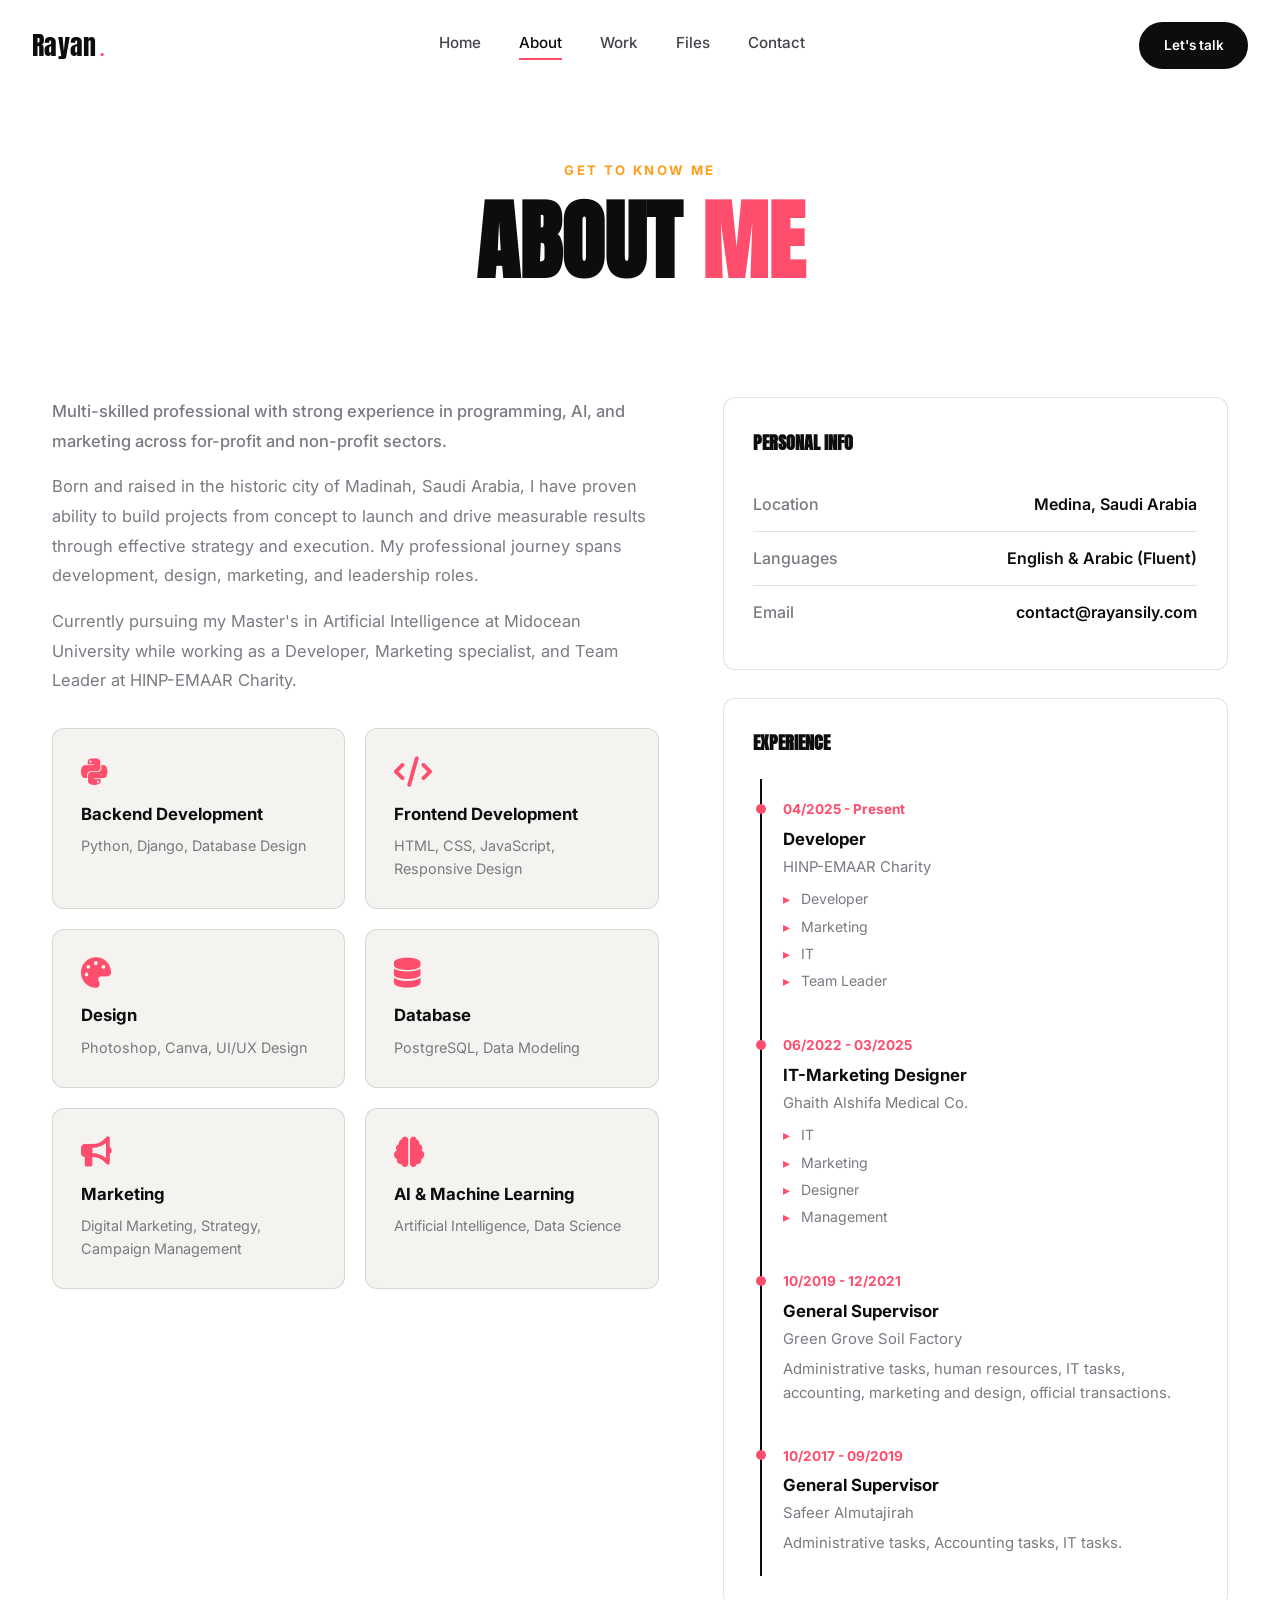
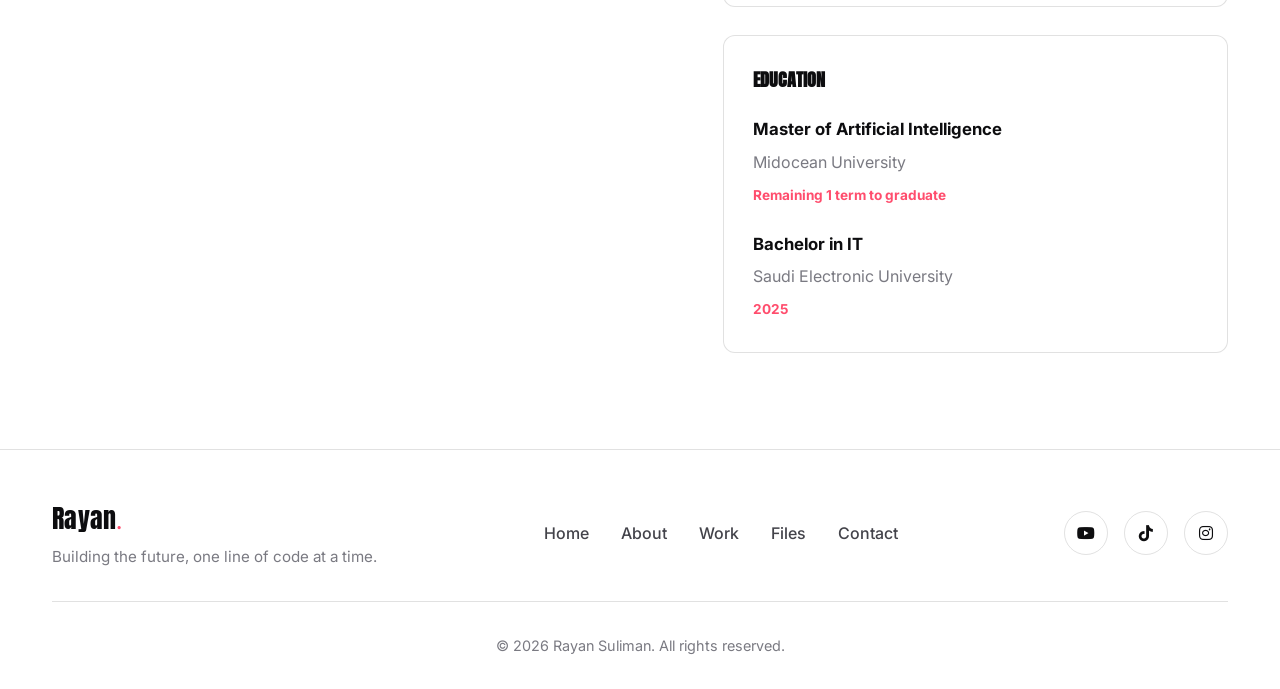
==== commit e8f8206b: "Redesign site in bazil.fr-inspired style with unified design system Rebuild all pages (home, about, " ====
--- a/about.html
+++ b/about.html
@@ -1,402 +1,209 @@
-<!DOCTYPE html> <html lang="en">
-<head>
-<meta charset="utf-8"/>
-<meta name="author" content="meeda">
-<meta name="viewport" content="width=device-width, initial-scale=1.0">
-<link rel="stylesheet" href="https://cdnjs.cloudflare.com/ajax/libs/font-awesome/4.7.0/css/font-awesome.min.css">
-<title>Rayan Suliman</title>
-<meta name="description" content="  Rayan Suliman CV's"/>
-<link rel="icon" type="" href="">
-<link rel="stylesheet" href="style.css">
-<link rel="stylesheet" href="about.css">
-<link rel="stylesheet" href="timeline.css">
-<link rel="icon" type="image/png" href="files/logo.png">
-
-
-  <!-- Modify the following script for coloring the selected menu item -->
-  <script>
-    document.addEventListener('DOMContentLoaded', function () {
-      // Get all menu items
-      const menuItems = document.querySelectorAll('.menu a');
-  
-      // Add click event listener to each menu item
-      menuItems.forEach(item => {
-        item.addEventListener('click', function () {
-          // Remove 'active' class from all menu items
-          menuItems.forEach(item => {
-            item.classList.remove('active');
-          });
-  
-          // Add 'active' class to the clicked menu item
-          this.classList.add('active');
-        });
-      });
-  
-      // Set the initial active menu item based on the current page
-      const path = window.location.pathname;
-      const currentPage = path.substring(path.lastIndexOf('/') + 1);
-      
-      menuItems.forEach(item => {
-        const href = item.getAttribute('href');
-        if (currentPage === href || (currentPage === "" && href === "index.html")) {
-          item.classList.add('active');
-        }
-      });
-    });
-  </script>
-</head>
-
-<body>
-  <div class="black-overlay">
-
-    <header class="head">
-        <a href="index.html"><img src="files/logo.png" alt="logo"></a>
-        <ul class="menu">
-          <li><a href="index.html">Home</a></li>
-          <li><a href="about.html">About</a></li>
-          <li><a href="works.html">Works</a></li>
-          <li><a href="contact.html">Contact</a></li>
-        </ul>
-        <a href="contact.html" class="letstalk">Let's talk</a>
-
-      </header>
-
-
-  <div class="sections">
-
-    <div class="headtext">
-    <p>Rayan Suliman</p>
-    <p class="self">Self-Summary</p>
-    </div>
-    
-    <div class="section4">
-        <div class="ext">
-
-          <p>full-stack web developer and a versatile designer proficient in Photoshop, Canva, and various other design applications. My professional journey has led me through diverse fields, providing me with a broad spectrum of experiences and skills. Born and raised in the historic city of Medina, Saudi Arabia, my roots have instilled in me a rich cultural heritage. As a developer, I thrive on creating seamless and engaging web experiences, while my design expertise allows me to bring ideas to life visually. My journey has equipped me with adaptability, a keen eye for detail, and a passion for both the technical and creative aspects of my work.</p>
-
-        </div>
-    
-      </div>
-
-
-
-
-
-      <div class="section3">
-        <div class="exd">
-        <p>Date of Birth: <span>1998/06/26</span>  </p>
-        <p>Address: <span>Bani Hareth Dist, Medina, Saudi Arabia</span>  </p>
-        <p>Nationalty: <span>Pakistani</span>  </p>
-        <p>Languages Speaking: <span>English & Arabic fluently</span>  </p>
-
-
-        </div>
-    
-        <div class="edr">
-            <div class="up">
-                <p>Education</p>
-            </div>
-            <div class="down">
-                <p>SAUDI ELECTRONIC UNIVERSITY</p>
-                <p class="Bachelor">Bachelor in IT</p>
-                <p>2021 - still</p>
-            </div>
-    
-
-    
-        </div>
-      </div>
-    
-      <div class="section3">
-        
-        <div class="edff">
-            <div class="up">
-                <p>Experience</p>
-            </div>
-            <div class="down">
-                <li>IT-MARKETING- Designer</li>
-                <p>Ghaith Alshifa Medical  Co.</p>
-                <p>06/2022 till still working</p>
-                <br>
-                <li>General Supervisor</li>
-                <p>Green Grove Soil Factory</p>
-                <p>10/2019 till 12/2021</p>
-                <br>
-                <li>General Supervisor</li>
-                <p>Safeer Almutajirah</p>
-                <p>10/2017 till 09/2019</p>
-            </div>
-            <div class="up">
-                <p>Skills</p>
-            </div>
-            <div >
-                <li>Python</li>
-                <br>
-                <li>HTML - CSS - JS</li>
-                <br>
-                <li>Designing</li>
-                <br>
-                <li>DataBase</li>
-            </div>
-            
-    
-        </div>
-    
-        <div class="edf">
-            <div class="up">
-                <p>Courses</p>
-            </div>
-            <div class="down">
-                <li>Python Basics</li>
-                <p>University of Michigan</p>
-                <br>
-                <li>Python Classes and Inheritance</li>
-                <p>University of Michigan</p>
-                <br>
-                <li>Python Functions, Files, and Dictionaries</li>
-                <p>University of Michigan</p>
-                <br>
-                <li>Data Collection and Processing with Python</li>
-                <p>University of Michigan</p>
-                <br>
-                <li>Linear Algebra for Machine Learning and Data Science</li>
-                <p>University of Michigan</p>
-                <br>
-                <li>Calculus for Machine Learning and Data Science</li>
-                <p>University of Michigan</p>
-                <br>
-                <li>Probability & Statistics for Machine Learning & Data Science</li>
-                <p>University of Michigan</p>
-                <br>
-                <li>English Advanced Course</li>
-                <p>English and Chinese center</p>
-
-            </div>
-    
-
-    
-        </div>
-      </div>
-
-
-      <div class="section3">
-        <div class="projects">
-            <div class="up">
-                <p>Projects</p>
-            </div>
-        <div class="downprojects">
-            <div class="project1">
-                <img src="files/small-logo.png" alt="">
-                <p> Realestate  system</p>
-            </div>
-            <div class="project1">
-                <img src="files/ghaith.png" alt="">
-                <p>Medical webapp </p>
-            </div>
-            <div class="project1">
-                <img src="files/logo.png" alt="">
-                <p>Personal website </p>
-            </div>
-        </div>
-
-        </div>
-    
-        <div class="edu">
-          <img class="icon2" src="files/icon2.png" alt="">
-          <div class="morediv addpadding">
-            <div class="thetwotext " ">
-              <p>Let's <br> Work <span>Togather</span> </p>
-            </div>
-            <div class="morebuttondiv" style="padding-top: 30px;">
-              <a style="margin-right: 30PX;" class="morebutton paddingclass" href="contact.html"><img src="files/icon.svg" alt=""></a>
-            </div>
-          </div>
-
-    
-        </div>
-      </div>
-
-
-      
-  </div>
-
-
-
-
-<div class="branches">
-
-
-    <div class="headtext">
-    <p>Rayan Suliman</p>
-    <p class="self">Self-Summary</p>
-    </div>
-    
-    <div class="aboutdiv">
-
-          <p>full-stack web developer and a versatile designer proficient in Photoshop, Canva, and various other design applications. My professional journey has led me through diverse fields, providing me with a broad spectrum of experiences and skills. Born and raised in the historic city of Medina, Saudi Arabia, my roots have instilled in me a rich cultural heritage. As a developer, I thrive on creating seamless and engaging web experiences, while my design expertise allows me to bring ideas to life visually. My journey has equipped me with adaptability, a keen eye for detail, and a passion for both the technical and creative aspects of my work.</p>
-    
-      </div>
-
-
-
-
-
-      <div class="aboutdiv">
-        <p>Date of Birth: <span class="coloring">1998/06/26</span>  </p>
-        <p>Address: <span class="coloring">Bani Hareth Dist, Medina, Saudi Arabia</span>  </p>
-        <p>Nationalty: <span class="coloring">Pakistani</span>  </p>
-        <p>Languages Speaking: <span class="coloring">English & Arabic fluently</span>  </p>
-
-
-      </div>
-    
-
-      <div class="aboutdiv">
-    
-            <div class="up">
-                <p>Education</p>
-            </div>
-            <div class="down">
-                <p>SAUDI ELECTRONIC UNIVERSITY</p>
-                <p class="Bachelor">Bachelor in IT</p>
-                <p>2021 - still</p>    
-
-        </div>
-      </div>
-
-
-
-
-
-
-      <div class="aboutdiv">
-        
-            <div class="up">
-                <p>Experience</p>
-            </div>
-            <div class="down">
-                <li>IT-MARKETING- Designer</li>
-                <p>Ghaith Alshifa Medical  Co.</p>
-                <p>06/2022 till still working</p>
-                <br>
-                <li>General Supervisor</li>
-                <p>Green Grove Soil Factory</p>
-                <p>10/2019 till 12/2021</p>
-                <br>
-                <li>General Supervisor</li>
-                <p>Safeer Almutajirah</p>
-                <p>10/2017 till 09/2019</p>
-            </div>
-            <div class="up">
-                <p>Skills</p>
-            </div>
-            <div >
-                <li>Python</li>
-                <br>
-                <li>HTML - CSS - JS</li>
-                <br>
-                <li>Designing</li>
-                <br>
-                <li>DataBase</li>
-            </div>
-            
-    
-        </div>
-    
-
-
-      <div class="aboutdiv ">
-  
-    
-            <div class="up">
-                <p>Courses</p>
-            </div>
-            <div class="down ">
-                <li>Python Basics</li>
-                <p>University of Michigan</p>
-                <br>
-                <li>Python Classes and Inheritance</li>
-                <p>University of Michigan</p>
-                <br>
-                <li>Python Functions, Files, and Dictionaries</li>
-                <p>University of Michigan</p>
-                <br>
-                <li>Data Collection and Processing with Python</li>
-                <p>University of Michigan</p>
-                <br>
-                <li>Linear Algebra for Machine Learning and Data Science</li>
-                <p>University of Michigan</p>
-                <br>
-                <li>Calculus for Machine Learning and Data Science</li>
-                <p>University of Michigan</p>
-                <br>
-                <li>Probability & Statistics for Machine Learning & Data Science</li>
-                <p>University of Michigan</p>
-                <br>
-                <li>English Advanced Course</li>
-                <p>English and Chinese center</p>
-
-            </div>
-    
-
-    
-      </div>
-
-
-
-
-      <div class="aboutdiv">
-            <div class="up">
-                <p>Projects</p>
-            </div>
-        <div class="downprojects">
-            <div class="project1">
-                <img src="files/small-logo.png" alt="">
-                <p> Realestate  system</p>
-            </div>
-            <div class="project1">
-                <img src="files/ghaith.png" alt="">
-                <p>Medical webapp </p>
-            </div>
-            <div class="project1">
-                <img src="files/logo.png" alt="">
-                <p>Personal website </p>
-            </div>
-        </div>
-
-    
-      </div>
-
-
-      <div>
-        <div class="edu">
-          <img class="icon2" src="files/icon2.png" alt="">
-          <div class="morediv addpadding">
-            <div class="thetwotext2 " ">
-              <p>Let's <br> Work <span>Togather</span> </p>
-            </div>
-            <div class="morebuttondiv" style="padding-top: 30px;">
-              <a style="margin-right: 65PX;" class="morebutton paddingclass" href="contact.html"><img src="files/icon.svg" alt=""></a>
-            </div>
-          </div>
-    
-    
-        </div>
-    </div>
-
-
-      
-
-
-</div>
-
-
-    <footer>
-      <p>© All rights reserved by <a href="index.html">rayansily</a></p>
-  </footer>
-</div>
-</body>
-
-<script src="script.js"></script>
-
-
+<!DOCTYPE html>
+<html lang="en">
+<head>
+    <meta charset="UTF-8">
+    <meta name="viewport" content="width=device-width, initial-scale=1.0">
+    <title>About - Rayan Suliman</title>
+    <meta name="description" content="About Rayan Suliman - Full-Stack Web Developer and Designer based in Medina, Saudi Arabia">
+    <link rel="icon" type="image/png" href="files/logo.png">
+    <link rel="stylesheet" href="style.css">
+    <link rel="stylesheet" href="https://cdnjs.cloudflare.com/ajax/libs/font-awesome/6.4.0/css/all.min.css">
+</head>
+<body>
+    <nav class="navbar">
+        <div class="nav-container">
+            <a href="index.html" class="logo">
+                <span class="logo-text">Rayan</span><span class="logo-dot">.</span>
+            </a>
+            <div class="nav-links">
+                <a href="index.html" class="nav-link">Home</a>
+                <a href="about.html" class="nav-link active">About</a>
+                <a href="works.html" class="nav-link">Work</a>
+                <a href="files.html" class="nav-link">Files</a>
+                <a href="contact.html" class="nav-link">Contact</a>
+            </div>
+            <a href="contact.html" class="btn btn-solid btn-sm">Let's talk</a>
+            <button class="mobile-menu-toggle" aria-label="Toggle menu">
+                <span></span>
+                <span></span>
+                <span></span>
+            </button>
+        </div>
+    </nav>
+
+    <section class="page-hero">
+        <div class="container">
+            <span class="eyebrow">Get to know me</span>
+            <h1 class="page-hero-title">About <span class="accent-word">Me</span></h1>
+        </div>
+    </section>
+
+    <section class="about-section">
+        <div class="container">
+            <div class="about-grid">
+                <div class="about-content">
+                    <div class="about-text">
+                        <p class="lead-text">
+                            Multi-skilled professional with strong experience in programming, AI, and marketing
+                            across for-profit and non-profit sectors.
+                        </p>
+                        <p>
+                            Born and raised in the historic city of Madinah, Saudi Arabia, I have proven ability
+                            to build projects from concept to launch and drive measurable results through
+                            effective strategy and execution. My professional journey spans development, design,
+                            marketing, and leadership roles.
+                        </p>
+                        <p>
+                            Currently pursuing my Master's in Artificial Intelligence at Midocean University
+                            while working as a Developer, Marketing specialist, and Team Leader at HINP-EMAAR
+                            Charity.
+                        </p>
+                    </div>
+
+                    <div class="skills-grid">
+                        <div class="skill-card">
+                            <i class="fab fa-python skill-icon"></i>
+                            <h3>Backend Development</h3>
+                            <p>Python, Django, Database Design</p>
+                        </div>
+                        <div class="skill-card">
+                            <i class="fas fa-code skill-icon"></i>
+                            <h3>Frontend Development</h3>
+                            <p>HTML, CSS, JavaScript, Responsive Design</p>
+                        </div>
+                        <div class="skill-card">
+                            <i class="fas fa-palette skill-icon"></i>
+                            <h3>Design</h3>
+                            <p>Photoshop, Canva, UI/UX Design</p>
+                        </div>
+                        <div class="skill-card">
+                            <i class="fas fa-database skill-icon"></i>
+                            <h3>Database</h3>
+                            <p>PostgreSQL, Data Modeling</p>
+                        </div>
+                        <div class="skill-card">
+                            <i class="fas fa-bullhorn skill-icon"></i>
+                            <h3>Marketing</h3>
+                            <p>Digital Marketing, Strategy, Campaign Management</p>
+                        </div>
+                        <div class="skill-card">
+                            <i class="fas fa-brain skill-icon"></i>
+                            <h3>AI &amp; Machine Learning</h3>
+                            <p>Artificial Intelligence, Data Science</p>
+                        </div>
+                    </div>
+                </div>
+
+                <div class="about-details">
+                    <div class="detail-card">
+                        <h3>Personal Info</h3>
+                        <ul class="info-list">
+                            <li>
+                                <span class="info-label">Location</span>
+                                <span class="info-value">Medina, Saudi Arabia</span>
+                            </li>
+                            <li>
+                                <span class="info-label">Languages</span>
+                                <span class="info-value">English &amp; Arabic (Fluent)</span>
+                            </li>
+                            <li>
+                                <span class="info-label">Email</span>
+                                <span class="info-value">contact@rayansily.com</span>
+                            </li>
+                        </ul>
+                    </div>
+
+                    <div class="detail-card">
+                        <h3>Experience</h3>
+                        <div class="timeline-item">
+                            <div class="timeline-date">04/2025 - Present</div>
+                            <div class="timeline-content">
+                                <h4>Developer</h4>
+                                <p>HINP-EMAAR Charity</p>
+                                <ul class="role-list">
+                                    <li>Developer</li>
+                                    <li>Marketing</li>
+                                    <li>IT</li>
+                                    <li>Team Leader</li>
+                                </ul>
+                            </div>
+                        </div>
+                        <div class="timeline-item">
+                            <div class="timeline-date">06/2022 - 03/2025</div>
+                            <div class="timeline-content">
+                                <h4>IT-Marketing Designer</h4>
+                                <p>Ghaith Alshifa Medical Co.</p>
+                                <ul class="role-list">
+                                    <li>IT</li>
+                                    <li>Marketing</li>
+                                    <li>Designer</li>
+                                    <li>Management</li>
+                                </ul>
+                            </div>
+                        </div>
+                        <div class="timeline-item">
+                            <div class="timeline-date">10/2019 - 12/2021</div>
+                            <div class="timeline-content">
+                                <h4>General Supervisor</h4>
+                                <p>Green Grove Soil Factory</p>
+                                <p class="role-description">Administrative tasks, human resources, IT tasks,
+                                    accounting, marketing and design, official transactions.</p>
+                            </div>
+                        </div>
+                        <div class="timeline-item">
+                            <div class="timeline-date">10/2017 - 09/2019</div>
+                            <div class="timeline-content">
+                                <h4>General Supervisor</h4>
+                                <p>Safeer Almutajirah</p>
+                                <p class="role-description">Administrative tasks, Accounting tasks, IT tasks.</p>
+                            </div>
+                        </div>
+                    </div>
+
+                    <div class="detail-card">
+                        <h3>Education</h3>
+                        <div class="education-item">
+                            <h4>Master of Artificial Intelligence</h4>
+                            <p>Midocean University</p>
+                            <span class="edu-date">Remaining 1 term to graduate</span>
+                        </div>
+                        <div class="education-item" style="margin-top: 1.5rem;">
+                            <h4>Bachelor in IT</h4>
+                            <p>Saudi Electronic University</p>
+                            <span class="edu-date">2025</span>
+                        </div>
+                    </div>
+                </div>
+            </div>
+        </div>
+    </section>
+
+    <footer class="footer">
+        <div class="container">
+            <div class="footer-content">
+                <div class="footer-brand">
+                    <span class="logo-text">Rayan</span><span class="logo-dot">.</span>
+                    <p>Building the future, one line of code at a time.</p>
+                </div>
+                <div class="footer-links">
+                    <a href="index.html">Home</a>
+                    <a href="about.html">About</a>
+                    <a href="works.html">Work</a>
+                    <a href="files.html">Files</a>
+                    <a href="contact.html">Contact</a>
+                </div>
+                <div class="footer-social">
+                    <a href="https://www.youtube.com/@meedameedax" target="_blank" rel="noopener" aria-label="YouTube"><i class="fab fa-youtube"></i></a>
+                    <a href="https://www.tiktok.com/@meedameedaa" target="_blank" rel="noopener" aria-label="TikTok"><i class="fab fa-tiktok"></i></a>
+                    <a href="https://www.instagram.com/meedameedai/" target="_blank" rel="noopener" aria-label="Instagram"><i class="fab fa-instagram"></i></a>
+                </div>
+            </div>
+            <div class="footer-bottom">
+                <p>&copy; 2026 Rayan Suliman. All rights reserved.</p>
+            </div>
+        </div>
+    </footer>
+
+    <script src="script.js"></script>
+</body>
+</html>
--- a/style.css
+++ b/style.css
@@ -1,1131 +1,1295 @@
-/* ===================================
-   CSS VARIABLES & RESET
-   =================================== */
-   :root {
-    /* Colors */
-    --primary: #6366f1;
-    --primary-dark: #4f46e5;
-    --primary-light: #818cf8;
-    --secondary: #ec4899;
-    --accent: #f59e0b;
-    
-    --bg-dark: #0a0a0f;
-    --bg-darker: #050508;
-    --bg-card: #16161d;
-    --bg-card-hover: #1e1e28;
-    
-    --text-primary: #ffffff;
-    --text-secondary: #a1a1aa;
-    --text-muted: #71717a;
-    
-    --border: rgba(255, 255, 255, 0.1);
-    --border-hover: rgba(255, 255, 255, 0.2);
-    
-    /* Spacing */
-    --spacing-xs: 0.5rem;
-    --spacing-sm: 1rem;
-    --spacing-md: 2rem;
-    --spacing-lg: 4rem;
-    --spacing-xl: 6rem;
-    
-    /* Border Radius */
-    --radius-sm: 8px;
-    --radius-md: 12px;
-    --radius-lg: 20px;
-    --radius-xl: 30px;
-    
-    /* Transitions */
-    --transition-fast: 0.2s ease;
-    --transition-base: 0.3s ease;
-    --transition-slow: 0.5s ease;
-    
-    /* Shadows */
-    --shadow-sm: 0 2px 8px rgba(0, 0, 0, 0.1);
-    --shadow-md: 0 4px 16px rgba(0, 0, 0, 0.2);
-    --shadow-lg: 0 8px 32px rgba(0, 0, 0, 0.3);
-    --shadow-glow: 0 0 30px rgba(99, 102, 241, 0.3);
-}
-
-* {
-    margin: 0;
-    padding: 0;
-    box-sizing: border-box;
-}
-
-html {
-    scroll-behavior: smooth;
-    overflow-x: hidden;
-}
-
-body {
-    font-family: 'Inter', -apple-system, BlinkMacSystemFont, 'Segoe UI', sans-serif;
-    background: var(--bg-dark);
-    color: var(--text-primary);
-    line-height: 1.6;
-    overflow-x: hidden;
-}
-
-/* Import Google Fonts */
-@import url('https://fonts.googleapis.com/css2?family=Poppins:wght@300;400;500;600;700;800&family=Inter:wght@300;400;500;600;700&display=swap');
-
-body {
-    font-family: 'Inter', -apple-system, BlinkMacSystemFont, 'Segoe UI', sans-serif;
-}
-
-h1, h2, h3, h4, h5, h6 {
-    font-family: 'Poppins', sans-serif;
-    font-weight: 700;
-    line-height: 1.2;
-}
-
-.container {
-    max-width: 1200px;
-    margin: 0 auto;
-    padding: 0 2rem;
-}
-
-/* ===================================
-   NAVIGATION
-   =================================== */
-.navbar {
-    position: fixed;
-    top: 0;
-    left: 0;
-    right: 0;
-    z-index: 1000;
-    padding: 1.5rem 0;
-    background: rgba(10, 10, 15, 0.8);
-    backdrop-filter: blur(20px);
-    border-bottom: 1px solid var(--border);
-    transition: all var(--transition-base);
-}
-
-.navbar.scrolled {
-    padding: 1rem 0;
-    background: rgba(10, 10, 15, 0.95);
-}
-
-.nav-container {
-    max-width: 1400px;
-    margin: 0 auto;
-    padding: 0 2rem;
-    display: flex;
-    justify-content: space-between;
-    align-items: center;
-}
-
-.logo {
-    text-decoration: none;
-}
-
-.logo-text {
-    font-family: 'Poppins', sans-serif;
-    font-size: 1.5rem;
-    font-weight: 800;
-    background: linear-gradient(135deg, var(--primary), var(--secondary));
-    -webkit-background-clip: text;
-    -webkit-text-fill-color: transparent;
-    background-clip: text;
-}
-
-.nav-links {
-    display: flex;
-    gap: 2.5rem;
-    align-items: center;
-}
-
-.nav-link {
-    color: var(--text-secondary);
-    text-decoration: none;
-    font-weight: 500;
-    font-size: 0.95rem;
-    position: relative;
-    transition: color var(--transition-fast);
-}
-
-.nav-link::after {
-    content: '';
-    position: absolute;
-    bottom: -5px;
-    left: 0;
-    width: 0;
-    height: 2px;
-    background: var(--primary);
-    transition: width var(--transition-base);
-}
-
-.nav-link:hover,
-.nav-link.active {
-    color: var(--text-primary);
-}
-
-.nav-link:hover::after,
-.nav-link.active::after {
-    width: 100%;
-}
-
-.cta-button {
-    padding: 0.75rem 1.5rem;
-    background: linear-gradient(135deg, var(--primary), var(--primary-dark));
-    color: white;
-    text-decoration: none;
-    border-radius: var(--radius-sm);
-    font-weight: 600;
-    font-size: 0.95rem;
-    transition: all var(--transition-base);
-    box-shadow: 0 4px 15px rgba(99, 102, 241, 0.3);
-}
-
-.cta-button:hover {
-    transform: translateY(-2px);
-    box-shadow: 0 6px 20px rgba(99, 102, 241, 0.4);
-}
-
-.mobile-menu-toggle {
-    display: none;
-    flex-direction: column;
-    gap: 5px;
-    background: none;
-    border: none;
-    cursor: pointer;
-}
-
-.mobile-menu-toggle span {
-    width: 25px;
-    height: 2px;
-    background: var(--text-primary);
-    transition: all var(--transition-base);
-}
-
-/* ===================================
-   HERO SECTION
-   =================================== */
-.hero {
-    position: relative;
-    min-height: 100vh;
-    display: flex;
-    align-items: center;
-    justify-content: center;
-    padding: 8rem 2rem 4rem;
-    overflow: hidden;
-}
-
-.hero-background {
-    position: absolute;
-    top: 0;
-    left: 0;
-    right: 0;
-    bottom: 0;
-    overflow: hidden;
-    z-index: -1;
-}
-
-.gradient-orb {
-    position: absolute;
-    border-radius: 50%;
-    filter: blur(80px);
-    opacity: 0.6;
-    animation: float 20s infinite ease-in-out;
-}
-
-.orb-1 {
-    width: 500px;
-    height: 500px;
-    background: radial-gradient(circle, var(--primary), transparent);
-    top: -10%;
-    left: -10%;
-    animation-delay: 0s;
-}
-
-.orb-2 {
-    width: 400px;
-    height: 400px;
-    background: radial-gradient(circle, var(--secondary), transparent);
-    bottom: -10%;
-    right: -10%;
-    animation-delay: 5s;
-}
-
-.orb-3 {
-    width: 350px;
-    height: 350px;
-    background: radial-gradient(circle, var(--accent), transparent);
-    top: 40%;
-    right: 20%;
-    animation-delay: 10s;
-}
-
-@keyframes float {
-    0%, 100% { transform: translate(0, 0); }
-    25% { transform: translate(50px, -50px); }
-    50% { transform: translate(-30px, 30px); }
-    75% { transform: translate(40px, 40px); }
-}
-
-.hero-content {
-    max-width: 1200px;
-    margin: 0 auto;
-    text-align: center;
-}
-
-.eyebrow {
-    display: inline-block;
-    padding: 0.5rem 1.5rem;
-    background: rgba(99, 102, 241, 0.1);
-    border: 1px solid rgba(99, 102, 241, 0.3);
-    border-radius: 50px;
-    color: var(--primary-light);
-    font-size: 0.9rem;
-    font-weight: 600;
-    margin-bottom: 2rem;
-    animation: fadeInUp 0.8s ease;
-}
-
-.hero-title {
-    font-size: clamp(3rem, 8vw, 5.5rem);
-    font-weight: 800;
-    margin-bottom: 1.5rem;
-    line-height: 1.1;
-}
-
-.title-line {
-    display: block;
-    animation: fadeInUp 0.8s ease;
-    animation-fill-mode: backwards;
-}
-
-.title-line:nth-child(1) {
-    animation-delay: 0.2s;
-}
-
-.title-line:nth-child(2) {
-    animation-delay: 0.4s;
-}
-
-.highlight {
-    background: linear-gradient(135deg, var(--primary), var(--secondary));
-    -webkit-background-clip: text;
-    -webkit-text-fill-color: transparent;
-    background-clip: text;
-}
-
-.hero-description {
-    max-width: 700px;
-    margin: 0 auto 3rem;
-    font-size: 1.2rem;
-    color: var(--text-secondary);
-    line-height: 1.8;
-    animation: fadeInUp 0.8s ease 0.6s backwards;
-}
-
-.hero-cta {
-    display: flex;
-    gap: 1.5rem;
-    justify-content: center;
-    align-items: center;
-    animation: fadeInUp 0.8s ease 0.8s backwards;
-    flex-wrap: wrap;
-}
-
-.primary-btn,
-.secondary-btn {
-    padding: 1rem 2.5rem;
-    font-size: 1.05rem;
-    font-weight: 600;
-    text-decoration: none;
-    border-radius: var(--radius-md);
-    transition: all var(--transition-base);
-    display: inline-flex;
-    align-items: center;
-    gap: 0.5rem;
-}
-
-.primary-btn {
-    background: linear-gradient(135deg, var(--primary), var(--primary-dark));
-    color: white;
-    box-shadow: 0 4px 20px rgba(99, 102, 241, 0.4);
-}
-
-.primary-btn:hover {
-    transform: translateY(-3px);
-    box-shadow: 0 6px 25px rgba(99, 102, 241, 0.5);
-}
-
-.secondary-btn {
-    background: transparent;
-    color: var(--text-primary);
-    border: 2px solid var(--border);
-}
-
-.secondary-btn:hover {
-    border-color: var(--primary);
-    background: rgba(99, 102, 241, 0.1);
-}
-
-.hero-stats {
-    display: flex;
-    justify-content: center;
-    gap: 4rem;
-    margin-top: 5rem;
-    animation: fadeInUp 0.8s ease 1s backwards;
-    flex-wrap: wrap;
-}
-
-.stat-item {
-    text-align: center;
-}
-
-.stat-number {
-    font-size: 3rem;
-    font-weight: 800;
-    background: linear-gradient(135deg, var(--primary), var(--secondary));
-    -webkit-background-clip: text;
-    -webkit-text-fill-color: transparent;
-    background-clip: text;
-    margin-bottom: 0.5rem;
-}
-
-.stat-label {
-    color: var(--text-secondary);
-    font-size: 0.95rem;
-    font-weight: 500;
-}
-
-.scroll-indicator {
-    position: absolute;
-    bottom: 3rem;
-    left: 50%;
-    transform: translateX(-50%);
-    display: flex;
-    flex-direction: column;
-    align-items: center;
-    gap: 1rem;
-    color: var(--text-muted);
-    font-size: 0.85rem;
-    font-weight: 500;
-    animation: fadeInUp 0.8s ease 1.2s backwards;
-}
-
-.scroll-arrow {
-    width: 2px;
-    height: 40px;
-    background: linear-gradient(to bottom, var(--primary), transparent);
-    animation: scrollDown 2s infinite;
-}
-
-@keyframes fadeInUp {
-    from {
-        opacity: 0;
-        transform: translateY(30px);
-    }
-    to {
-        opacity: 1;
-        transform: translateY(0);
-    }
-}
-
-@keyframes scrollDown {
-    0%, 100% { transform: translateY(0); opacity: 0; }
-    50% { opacity: 1; }
-    100% { transform: translateY(20px); opacity: 0; }
-}
-
-/* ===================================
-   SECTION HEADERS
-   =================================== */
-.section-header {
-    text-align: center;
-    margin-bottom: var(--spacing-lg);
-}
-
-.section-eyebrow {
-    display: inline-block;
-    padding: 0.5rem 1.5rem;
-    background: rgba(99, 102, 241, 0.1);
-    border: 1px solid rgba(99, 102, 241, 0.3);
-    border-radius: 50px;
-    color: var(--primary-light);
-    font-size: 0.9rem;
-    font-weight: 600;
-    margin-bottom: 1rem;
-}
-
-.section-title {
-    font-size: clamp(2.5rem, 5vw, 3.5rem);
-    font-weight: 800;
-    margin-bottom: 1rem;
-}
-
-/* ===================================
-   ABOUT SECTION
-   =================================== */
-.about-section {
-    padding: var(--spacing-xl) 2rem;
-    background: var(--bg-darker);
-}
-
-.about-grid {
-    display: grid;
-    grid-template-columns: 1.2fr 1fr;
-    gap: 4rem;
-    align-items: start;
-}
-
-.about-text {
-    margin-bottom: 3rem;
-}
-
-.lead-text {
-    font-size: 1.4rem;
-    font-weight: 500;
-    color: var(--text-primary);
-    margin-bottom: 1.5rem;
-    line-height: 1.6;
-}
-
-.about-text p {
-    color: var(--text-secondary);
-    margin-bottom: 1rem;
-    font-size: 1.05rem;
-    line-height: 1.8;
-}
-
-.skills-grid {
-    display: grid;
-    grid-template-columns: repeat(3, 1fr);
-    gap: 1.5rem;
-    margin-top: 2rem;
-}
-
-.skill-card {
-    background: var(--bg-card);
-    padding: 2rem;
-    border-radius: var(--radius-md);
-    border: 1px solid var(--border);
-    transition: all var(--transition-base);
-}
-
-.skill-card:hover {
-    background: var(--bg-card-hover);
-    border-color: var(--primary);
-    transform: translateY(-5px);
-    box-shadow: 0 10px 30px rgba(99, 102, 241, 0.2);
-}
-
-.skill-icon {
-    font-size: 2.5rem;
-    background: linear-gradient(135deg, var(--primary), var(--secondary));
-    -webkit-background-clip: text;
-    -webkit-text-fill-color: transparent;
-    background-clip: text;
-    margin-bottom: 1rem;
-}
-
-.skill-card h3 {
-    font-size: 1.2rem;
-    margin-bottom: 0.5rem;
-    font-weight: 600;
-}
-
-.skill-card p {
-    color: var(--text-secondary);
-    font-size: 0.95rem;
-}
-
-.about-details {
-    display: flex;
-    flex-direction: column;
-    gap: 2rem;
-}
-
-.detail-card {
-    background: var(--bg-card);
-    padding: 2rem;
-    border-radius: var(--radius-md);
-    border: 1px solid var(--border);
-}
-
-.detail-card h3 {
-    font-size: 1.3rem;
-    margin-bottom: 1.5rem;
-    color: var(--primary-light);
-}
-
-.info-list {
-    list-style: none;
-}
-
-.info-list li {
-    display: flex;
-    justify-content: space-between;
-    padding: 1rem 0;
-    border-bottom: 1px solid var(--border);
-}
-
-.info-list li:last-child {
-    border-bottom: none;
-}
-
-.info-label {
-    color: var(--text-muted);
-    font-weight: 500;
-}
-
-.info-value {
-    color: var(--text-primary);
-    font-weight: 600;
-}
-
-.timeline-item {
-    padding: 1.5rem 0;
-    border-left: 2px solid var(--primary);
-    padding-left: 1.5rem;
-    margin-left: 0.5rem;
-    position: relative;
-}
-
-.timeline-item::before {
-    content: '';
-    position: absolute;
-    left: -6px;
-    top: 1.8rem;
-    width: 10px;
-    height: 10px;
-    background: var(--primary);
-    border-radius: 50%;
-}
-
-.timeline-date {
-    color: var(--primary-light);
-    font-size: 0.9rem;
-    font-weight: 600;
-    margin-bottom: 0.5rem;
-}
-
-.timeline-content h4 {
-    font-size: 1.1rem;
-    margin-bottom: 0.3rem;
-}
-
-.timeline-content p {
-    color: var(--text-secondary);
-    font-size: 0.95rem;
-}
-
-.role-list {
-    list-style: none;
-    padding-left: 0;
-    margin-top: 0.5rem;
-}
-
-.role-list li {
-    color: var(--text-secondary);
-    font-size: 0.9rem;
-    padding: 0.2rem 0;
-    position: relative;
-    padding-left: 1.2rem;
-}
-
-.role-list li::before {
-    content: '▸';
-    position: absolute;
-    left: 0;
-    color: var(--primary);
-}
-
-.role-description {
-    color: var(--text-secondary);
-    font-size: 0.9rem;
-    line-height: 1.6;
-    margin-top: 0.5rem;
-}
-
-.education-item h4 {
-    font-size: 1.1rem;
-    margin-bottom: 0.5rem;
-}
-
-.education-item p {
-    color: var(--text-secondary);
-    margin-bottom: 0.5rem;
-}
-
-.edu-date {
-    color: var(--primary-light);
-    font-size: 0.9rem;
-    font-weight: 600;
-}
-
-/* ===================================
-   WORK SECTION
-   =================================== */
-.work-section {
-    padding: var(--spacing-xl) 2rem;
-}
-
-.projects-grid {
-    display: grid;
-    grid-template-columns: repeat(auto-fit, minmax(350px, 1fr));
-    gap: 2.5rem;
-}
-
-.project-card {
-    background: var(--bg-card);
-    border-radius: var(--radius-lg);
-    overflow: hidden;
-    border: 1px solid var(--border);
-    transition: all var(--transition-base);
-}
-
-.project-card:hover {
-    transform: translateY(-10px);
-    border-color: var(--primary);
-    box-shadow: 0 20px 40px rgba(0, 0, 0, 0.3);
-}
-
-.project-image {
-    position: relative;
-    width: 100%;
-    height: 250px;
-    overflow: hidden;
-    background: linear-gradient(135deg, var(--bg-darker), var(--bg-card));
-    display: flex;
-    align-items: center;
-    justify-content: center;
-}
-
-.project-image img {
-    max-width: 60%;
-    max-height: 60%;
-    object-fit: contain;
-    transition: transform var(--transition-slow);
-}
-
-.project-placeholder {
-    width: 100%;
-    height: 100%;
-    display: flex;
-    align-items: center;
-    justify-content: center;
-    background: linear-gradient(135deg, var(--bg-darker), var(--bg-card));
-}
-
-.project-card:hover .project-image img {
-    transform: scale(1.1);
-}
-
-.project-overlay {
-    position: absolute;
-    top: 0;
-    left: 0;
-    right: 0;
-    bottom: 0;
-    background: rgba(10, 10, 15, 0.9);
-    display: flex;
-    align-items: center;
-    justify-content: center;
-    opacity: 0;
-    transition: opacity var(--transition-base);
-}
-
-.project-card:hover .project-overlay {
-    opacity: 1;
-}
-
-.project-link {
-    width: 60px;
-    height: 60px;
-    background: linear-gradient(135deg, var(--primary), var(--secondary));
-    border-radius: 50%;
-    display: flex;
-    align-items: center;
-    justify-content: center;
-    color: white;
-    font-size: 1.5rem;
-    text-decoration: none;
-    transition: transform var(--transition-base);
-}
-
-.project-link:hover {
-    transform: scale(1.1);
-}
-
-.project-link.current-site {
-    width: auto;
-    height: auto;
-    padding: 1rem 2rem;
-    border-radius: var(--radius-sm);
-    font-size: 1rem;
-    font-weight: 600;
-}
-
-.project-content {
-    padding: 2rem;
-}
-
-.project-title {
-    font-size: 1.5rem;
-    margin-bottom: 1rem;
-    font-weight: 700;
-}
-
-.project-description {
-    color: var(--text-secondary);
-    margin-bottom: 1.5rem;
-    line-height: 1.7;
-}
-
-.project-tech {
-    display: flex;
-    flex-wrap: wrap;
-    gap: 0.75rem;
-}
-
-.tech-tag {
-    padding: 0.4rem 1rem;
-    background: rgba(99, 102, 241, 0.1);
-    border: 1px solid rgba(99, 102, 241, 0.3);
-    border-radius: 50px;
-    color: var(--primary-light);
-    font-size: 0.85rem;
-    font-weight: 500;
-}
-
-/* ===================================
-   CONTACT SECTION
-   =================================== */
-.contact-section {
-    padding: var(--spacing-xl) 2rem;
-    background: var(--bg-darker);
-}
-
-.contact-grid {
-    display: grid;
-    grid-template-columns: 1fr 1.2fr;
-    gap: 4rem;
-    align-items: start;
-}
-
-.contact-intro {
-    font-size: 1.2rem;
-    color: var(--text-secondary);
-    margin-bottom: 3rem;
-    line-height: 1.7;
-}
-
-.contact-methods {
-    display: flex;
-    flex-direction: column;
-    gap: 1.5rem;
-    margin-bottom: 3rem;
-}
-
-.contact-method {
-    display: flex;
-    align-items: center;
-    gap: 1.5rem;
-    padding: 1.5rem;
-    background: var(--bg-card);
-    border-radius: var(--radius-md);
-    border: 1px solid var(--border);
-    text-decoration: none;
-    transition: all var(--transition-base);
-}
-
-.contact-method:hover {
-    background: var(--bg-card-hover);
-    border-color: var(--primary);
-    transform: translateX(10px);
-}
-
-.contact-icon {
-    width: 50px;
-    height: 50px;
-    background: linear-gradient(135deg, var(--primary), var(--secondary));
-    border-radius: var(--radius-sm);
-    display: flex;
-    align-items: center;
-    justify-content: center;
-    font-size: 1.5rem;
-    color: white;
-}
-
-.contact-details h4 {
-    font-size: 1.1rem;
-    margin-bottom: 0.3rem;
-}
-
-.contact-details p {
-    color: var(--text-secondary);
-    font-size: 0.95rem;
-}
-
-.resume-download {
-    margin-top: 2rem;
-}
-
-.download-btn {
-    display: inline-flex;
-    align-items: center;
-    gap: 0.75rem;
-    padding: 1rem 2rem;
-    background: transparent;
-    border: 2px solid var(--primary);
-    color: var(--primary);
-    text-decoration: none;
-    border-radius: var(--radius-md);
-    font-weight: 600;
-    transition: all var(--transition-base);
-}
-
-.download-btn:hover {
-    background: var(--primary);
-    color: white;
-    transform: translateY(-3px);
-    box-shadow: 0 6px 20px rgba(99, 102, 241, 0.3);
-}
-
-.contact-form-container {
-    background: var(--bg-card);
-    padding: 3rem;
-    border-radius: var(--radius-lg);
-    border: 1px solid var(--border);
-}
-
-.contact-form {
-    display: flex;
-    flex-direction: column;
-    gap: 2rem;
-}
-
-.form-group {
-    position: relative;
-}
-
-.form-group input,
-.form-group textarea {
-    width: 100%;
-    padding: 1rem;
-    background: var(--bg-darker);
-    border: 2px solid var(--border);
-    border-radius: var(--radius-sm);
-    color: var(--text-primary);
-    font-size: 1rem;
-    font-family: inherit;
-    transition: all var(--transition-base);
-}
-
-.form-group input:focus,
-.form-group textarea:focus {
-    outline: none;
-    border-color: var(--primary);
-    background: var(--bg-dark);
-}
-
-.form-group label {
-    position: absolute;
-    left: 1rem;
-    top: 1rem;
-    color: var(--text-muted);
-    transition: all var(--transition-base);
-    pointer-events: none;
-}
-
-.form-group input:focus + label,
-.form-group input:not(:placeholder-shown) + label,
-.form-group textarea:focus + label,
-.form-group textarea:not(:placeholder-shown) + label {
-    top: -0.75rem;
-    left: 0.75rem;
-    font-size: 0.85rem;
-    color: var(--primary);
-    background: var(--bg-card);
-    padding: 0 0.5rem;
-}
-
-.form-group textarea {
-    resize: vertical;
-    min-height: 150px;
-}
-
-.submit-btn {
-    padding: 1rem 2.5rem;
-    background: linear-gradient(135deg, var(--primary), var(--primary-dark));
-    color: white;
-    border: none;
-    border-radius: var(--radius-md);
-    font-size: 1.05rem;
-    font-weight: 600;
-    cursor: pointer;
-    transition: all var(--transition-base);
-    display: inline-flex;
-    align-items: center;
-    justify-content: center;
-    gap: 0.75rem;
-    box-shadow: 0 4px 20px rgba(99, 102, 241, 0.3);
-}
-
-.submit-btn:hover {
-    transform: translateY(-3px);
-    box-shadow: 0 6px 25px rgba(99, 102, 241, 0.4);
-}
-
-/* ===================================
-   FOOTER
-   =================================== */
-.footer {
-    padding: 3rem 2rem 2rem;
-    background: var(--bg-darker);
-    border-top: 1px solid var(--border);
-}
-
-.footer-content {
-    display: flex;
-    justify-content: space-between;
-    align-items: center;
-    margin-bottom: 2rem;
-    flex-wrap: wrap;
-    gap: 2rem;
-}
-
-.footer-brand {
-    max-width: 300px;
-}
-
-.footer-brand .logo-text {
-    font-size: 2rem;
-    display: block;
-    margin-bottom: 0.5rem;
-}
-
-.footer-brand p {
-    color: var(--text-secondary);
-    font-size: 0.95rem;
-}
-
-.footer-links {
-    display: flex;
-    gap: 2rem;
-}
-
-.footer-links a {
-    color: var(--text-secondary);
-    text-decoration: none;
-    font-weight: 500;
-    transition: color var(--transition-fast);
-}
-
-.footer-links a:hover {
-    color: var(--primary);
-}
-
-.footer-bottom {
-    text-align: center;
-    padding-top: 2rem;
-    border-top: 1px solid var(--border);
-}
-
-.footer-bottom p {
-    color: var(--text-muted);
-    font-size: 0.9rem;
-}
-
-/* ===================================
-   RESPONSIVE DESIGN
-   =================================== */
-@media (max-width: 1024px) {
-    .about-grid {
-        grid-template-columns: 1fr;
-    }
-    
-    .contact-grid {
-        grid-template-columns: 1fr;
-    }
-    
-    .skills-grid {
-        grid-template-columns: repeat(2, 1fr);
-    }
-}
-
-@media (max-width: 768px) {
-    .nav-links,
-    .cta-button {
-        display: none;
-    }
-    
-    .mobile-menu-toggle {
-        display: flex;
-    }
-    
-    .hero {
-        padding: 6rem 1rem 3rem;
-    }
-    
-    .hero-title {
-        font-size: 2.5rem;
-    }
-    
-    .hero-description {
-        font-size: 1rem;
-    }
-    
-    .hero-cta {
-        flex-direction: column;
-        width: 100%;
-    }
-    
-    .primary-btn,
-    .secondary-btn {
-        width: 100%;
-        justify-content: center;
-    }
-    
-    .hero-stats {
-        gap: 2rem;
-    }
-    
-    .stat-number {
-        font-size: 2rem;
-    }
-    
-    .section-title {
-        font-size: 2rem;
-    }
-    
-    .projects-grid {
-        grid-template-columns: 1fr;
-    }
-    
-    .contact-form-container {
-        padding: 2rem;
-    }
-    
-    .footer-content {
-        flex-direction: column;
-        text-align: center;
-    }
-    
-    .footer-brand {
-        max-width: 100%;
-    }
-    
-    .footer-links {
-        flex-direction: column;
-        gap: 1rem;
-    }
-}
-
-@media (max-width: 480px) {
-    .container {
-        padding: 0 1rem;
-    }
-    
-    .nav-container {
-        padding: 0 1rem;
-    }
-    
-    .hero-stats {
-        flex-direction: column;
-        gap: 1.5rem;
-    }
-}+/* ===================================
+   FONTS & VARIABLES
+   =================================== */
+@import url('https://fonts.googleapis.com/css2?family=Anton&family=Inter:wght@300;400;500;600;700;800&display=swap');
+
+:root {
+    --ink: #0d0d0f;
+    --ink-soft: #43434a;
+    --muted: #7a7a82;
+    --paper: #ffffff;
+    --paper-alt: #f4f3f0;
+    --line: rgba(13, 13, 15, 0.12);
+    --accent: #ff4d6d;
+    --accent-2: #ff9f1c;
+
+    --ff-display: 'Anton', 'Inter', sans-serif;
+    --ff-body: 'Inter', -apple-system, BlinkMacSystemFont, 'Segoe UI', sans-serif;
+
+    --radius-pill: 999px;
+    --radius-card: 26px;
+    --radius-sm: 12px;
+
+    --ease: cubic-bezier(0.22, 1, 0.36, 1);
+}
+
+* {
+    margin: 0;
+    padding: 0;
+    box-sizing: border-box;
+}
+
+html {
+    scroll-behavior: smooth;
+    overflow-x: hidden;
+}
+
+body {
+    font-family: var(--ff-body);
+    background: var(--paper);
+    color: var(--ink);
+    line-height: 1.6;
+    overflow-x: hidden;
+}
+
+a {
+    color: inherit;
+}
+
+img {
+    display: block;
+    max-width: 100%;
+}
+
+ul {
+    list-style: none;
+}
+
+.container {
+    max-width: 1240px;
+    margin: 0 auto;
+    padding: 0 2rem;
+}
+
+/* ===================================
+   BUTTONS
+   =================================== */
+.btn {
+    display: inline-flex;
+    align-items: center;
+    justify-content: center;
+    gap: 0.6rem;
+    padding: 0.95rem 2rem;
+    border-radius: var(--radius-pill);
+    font-weight: 600;
+    font-size: 0.98rem;
+    text-decoration: none;
+    border: 2px solid var(--ink);
+    transition: transform 0.3s var(--ease), background 0.3s var(--ease), color 0.3s var(--ease);
+    cursor: pointer;
+    white-space: nowrap;
+}
+
+.btn-solid {
+    background: var(--ink);
+    color: var(--paper);
+}
+
+.btn-solid:hover {
+    transform: translateY(-3px);
+    background: var(--accent);
+    border-color: var(--accent);
+}
+
+.btn-outline {
+    background: transparent;
+    color: var(--ink);
+}
+
+.btn-outline:hover {
+    transform: translateY(-3px);
+    background: var(--ink);
+    color: var(--paper);
+}
+
+.btn-sm {
+    padding: 0.65rem 1.4rem;
+    font-size: 0.85rem;
+}
+
+/* ===================================
+   NAVIGATION
+   =================================== */
+.navbar {
+    position: fixed;
+    top: 0;
+    left: 0;
+    right: 0;
+    z-index: 1000;
+    padding: 1.4rem 0;
+    background: rgba(255, 255, 255, 0.85);
+    backdrop-filter: blur(16px);
+    border-bottom: 1px solid transparent;
+    transition: all 0.3s var(--ease);
+}
+
+.navbar.scrolled {
+    border-bottom-color: var(--line);
+    background: rgba(255, 255, 255, 0.95);
+}
+
+.nav-container {
+    max-width: 1360px;
+    margin: 0 auto;
+    padding: 0 2rem;
+    display: flex;
+    justify-content: space-between;
+    align-items: center;
+    gap: 1.5rem;
+}
+
+.logo {
+    text-decoration: none;
+    display: flex;
+    align-items: baseline;
+    gap: 0.15rem;
+}
+
+.logo-text {
+    font-family: var(--ff-display);
+    font-size: 1.6rem;
+    letter-spacing: 0.01em;
+    color: var(--ink);
+}
+
+.logo-dot {
+    color: var(--accent);
+    font-size: 1.6rem;
+    line-height: 1;
+}
+
+.nav-links {
+    display: flex;
+    gap: 2.4rem;
+    align-items: center;
+}
+
+.nav-link {
+    color: var(--ink-soft);
+    text-decoration: none;
+    font-weight: 500;
+    font-size: 0.95rem;
+    position: relative;
+    padding-bottom: 0.3rem;
+    transition: color 0.2s ease;
+}
+
+.nav-link::after {
+    content: '';
+    position: absolute;
+    bottom: 0;
+    left: 0;
+    width: 0;
+    height: 2px;
+    background: var(--accent);
+    transition: width 0.3s var(--ease);
+}
+
+.nav-link:hover,
+.nav-link.active {
+    color: var(--ink);
+}
+
+.nav-link:hover::after,
+.nav-link.active::after {
+    width: 100%;
+}
+
+.mobile-menu-toggle {
+    display: none;
+    flex-direction: column;
+    gap: 5px;
+    background: none;
+    border: none;
+    cursor: pointer;
+    z-index: 1100;
+}
+
+.mobile-menu-toggle span {
+    width: 25px;
+    height: 2px;
+    background: var(--ink);
+    transition: all 0.3s var(--ease);
+}
+
+.mobile-menu-toggle.active span:nth-child(1) {
+    transform: translateY(7px) rotate(45deg);
+}
+
+.mobile-menu-toggle.active span:nth-child(2) {
+    opacity: 0;
+}
+
+.mobile-menu-toggle.active span:nth-child(3) {
+    transform: translateY(-7px) rotate(-45deg);
+}
+
+/* ===================================
+   EYEBROW / LABELS
+   =================================== */
+.eyebrow {
+    display: inline-block;
+    text-transform: uppercase;
+    letter-spacing: 0.18em;
+    font-size: 0.82rem;
+    font-weight: 700;
+    color: var(--accent-2);
+    margin-bottom: 1rem;
+}
+
+.section-header {
+    margin-bottom: 3rem;
+}
+
+.section-title {
+    font-family: var(--ff-display);
+    font-size: clamp(2.2rem, 4.5vw, 3.2rem);
+    font-weight: 400;
+    line-height: 1.05;
+    text-transform: uppercase;
+}
+
+/* ===================================
+   PAGE HERO (about / works / files / contact)
+   =================================== */
+.page-hero {
+    padding: 10rem 0 4rem;
+}
+
+.page-hero .eyebrow {
+    display: block;
+    text-align: center;
+}
+
+.page-hero-title {
+    font-family: var(--ff-display);
+    font-size: clamp(2.8rem, 8vw, 5.5rem);
+    text-align: center;
+    text-transform: uppercase;
+    line-height: 1;
+}
+
+.page-hero-title .accent-word {
+    color: var(--accent);
+}
+
+.page-hero-sub {
+    text-align: center;
+    max-width: 640px;
+    margin: 1.5rem auto 0;
+    color: var(--muted);
+    font-size: 1.1rem;
+}
+
+/* ===================================
+   HOME HERO
+   =================================== */
+.hero {
+    position: relative;
+    padding: 9.5rem 0 2rem;
+    overflow: hidden;
+}
+
+.hero-inner {
+    max-width: 1360px;
+    margin: 0 auto;
+    padding: 0 2rem;
+}
+
+.hero .eyebrow {
+    display: block;
+    text-align: center;
+}
+
+.hero-headline {
+    position: relative;
+    text-align: center;
+    padding-bottom: 2rem;
+}
+
+.hero-line {
+    display: block;
+    font-family: var(--ff-display);
+    text-transform: uppercase;
+    font-size: clamp(2.6rem, 9vw, 6.4rem);
+    line-height: 0.98;
+    letter-spacing: -0.01em;
+}
+
+.hero-line-solid {
+    color: var(--ink);
+    position: relative;
+    z-index: 3;
+}
+
+.hero-line-outline {
+    color: transparent;
+    -webkit-text-stroke: 1.5px var(--ink);
+    position: relative;
+    z-index: 1;
+    margin-top: -0.1em;
+}
+
+.hero-photo-wrap {
+    position: absolute;
+    left: 50%;
+    top: 48%;
+    transform: translate(-50%, -42%);
+    z-index: 2;
+    width: clamp(200px, 26vw, 380px);
+    pointer-events: none;
+}
+
+.hero-photo-wrap img {
+    width: 100%;
+    display: block;
+    filter: grayscale(1) contrast(1.05);
+}
+
+.hero-photo-wrap img.hero-photo-missing {
+    display: none;
+}
+
+.hero-sub {
+    text-align: center;
+    color: var(--muted);
+    font-size: 1.05rem;
+    max-width: 560px;
+    margin: 1rem auto 2.5rem;
+}
+
+.hero-cta {
+    display: flex;
+    justify-content: center;
+    gap: 1rem;
+    flex-wrap: wrap;
+}
+
+/* ===================================
+   TECH STRIP
+   =================================== */
+.tech-strip {
+    padding: 3.5rem 0;
+    border-top: 1px solid var(--line);
+    border-bottom: 1px solid var(--line);
+    margin-top: 3rem;
+}
+
+.tech-strip-inner {
+    display: flex;
+    align-items: center;
+    justify-content: center;
+    flex-wrap: wrap;
+    gap: 3rem;
+}
+
+.tech-strip img {
+    height: 34px;
+    width: auto;
+    object-fit: contain;
+    filter: grayscale(1);
+    opacity: 0.55;
+    transition: opacity 0.3s ease, filter 0.3s ease;
+}
+
+.tech-strip img:hover {
+    opacity: 1;
+    filter: grayscale(0);
+}
+
+/* ===================================
+   INTRO STATEMENT
+   =================================== */
+.intro-section {
+    padding: 6rem 0;
+    text-align: center;
+}
+
+.intro-statement {
+    font-family: var(--ff-display);
+    font-size: clamp(1.7rem, 3.4vw, 2.6rem);
+    text-transform: uppercase;
+    max-width: 900px;
+    margin: 0 auto 1.5rem;
+    line-height: 1.15;
+}
+
+.intro-text {
+    max-width: 700px;
+    margin: 0 auto;
+    color: var(--muted);
+    font-size: 1.08rem;
+    line-height: 1.8;
+}
+
+/* ===================================
+   MARQUEE
+   =================================== */
+.marquee {
+    background: var(--ink);
+    color: var(--paper);
+    overflow: hidden;
+    padding: 1.5rem 0;
+    white-space: nowrap;
+}
+
+.marquee-track {
+    display: inline-flex;
+    animation: marquee 22s linear infinite;
+}
+
+.marquee-track span {
+    font-family: var(--ff-display);
+    text-transform: uppercase;
+    font-size: 1.4rem;
+    padding: 0 1.5rem;
+    display: inline-flex;
+    align-items: center;
+    gap: 1.5rem;
+}
+
+.marquee-track span::after {
+    content: '\2022';
+    color: var(--accent);
+}
+
+@keyframes marquee {
+    from { transform: translateX(0); }
+    to { transform: translateX(-50%); }
+}
+
+/* ===================================
+   FEATURED PROJECTS (home teaser)
+   =================================== */
+.featured-section {
+    padding: 6rem 0;
+    background: var(--paper-alt);
+}
+
+.featured-header {
+    display: flex;
+    justify-content: space-between;
+    align-items: flex-end;
+    gap: 2rem;
+    margin-bottom: 3rem;
+    flex-wrap: wrap;
+}
+
+.projects-grid {
+    display: grid;
+    grid-template-columns: repeat(auto-fit, minmax(300px, 1fr));
+    gap: 2rem;
+}
+
+.project-card {
+    background: var(--paper);
+    border-radius: var(--radius-card);
+    overflow: hidden;
+    border: 1px solid var(--line);
+    transition: transform 0.35s var(--ease), box-shadow 0.35s var(--ease);
+}
+
+.project-card:hover {
+    transform: translateY(-8px);
+    box-shadow: 0 24px 48px rgba(13, 13, 15, 0.12);
+}
+
+.project-image {
+    position: relative;
+    height: 230px;
+    background: var(--ink);
+    display: flex;
+    align-items: center;
+    justify-content: center;
+    overflow: hidden;
+}
+
+.project-image img {
+    max-width: 55%;
+    max-height: 55%;
+    object-fit: contain;
+    transition: transform 0.5s var(--ease);
+    filter: brightness(0) invert(1);
+}
+
+.project-card:hover .project-image img {
+    transform: scale(1.08);
+}
+
+.project-image i {
+    color: var(--paper);
+    font-size: 3.6rem;
+}
+
+.project-content {
+    padding: 1.75rem;
+}
+
+.project-title {
+    font-family: var(--ff-display);
+    font-size: 1.25rem;
+    text-transform: uppercase;
+    margin-bottom: 0.75rem;
+}
+
+.project-description {
+    color: var(--muted);
+    font-size: 0.98rem;
+    line-height: 1.7;
+    margin-bottom: 1.25rem;
+}
+
+.project-tech {
+    display: flex;
+    flex-wrap: wrap;
+    gap: 0.6rem;
+}
+
+.tech-tag {
+    padding: 0.35rem 0.9rem;
+    background: var(--paper-alt);
+    border: 1px solid var(--line);
+    border-radius: var(--radius-pill);
+    font-size: 0.8rem;
+    font-weight: 600;
+    color: var(--ink-soft);
+}
+
+.project-links {
+    display: flex;
+    gap: 0.75rem;
+    margin-top: 1.25rem;
+}
+
+/* ===================================
+   SERVICE PILLARS
+   =================================== */
+.services-section {
+    padding: 6rem 0;
+}
+
+.service-row {
+    display: grid;
+    grid-template-columns: 260px 1fr;
+    gap: 2.5rem;
+    padding: 2.5rem 0;
+    border-top: 1px solid var(--line);
+    align-items: start;
+}
+
+.service-row:last-child {
+    border-bottom: 1px solid var(--line);
+}
+
+.service-label {
+    text-transform: uppercase;
+    letter-spacing: 0.12em;
+    font-weight: 700;
+    font-size: 0.85rem;
+    color: var(--accent);
+}
+
+.service-title {
+    font-family: var(--ff-display);
+    font-size: clamp(1.4rem, 2.6vw, 2rem);
+    text-transform: uppercase;
+    margin-bottom: 0.85rem;
+    line-height: 1.15;
+}
+
+.service-text {
+    color: var(--muted);
+    font-size: 1.02rem;
+    line-height: 1.75;
+    max-width: 640px;
+}
+
+/* ===================================
+   CTA BANNER
+   =================================== */
+.cta-banner {
+    background: var(--ink);
+    color: var(--paper);
+    padding: 6rem 0;
+    text-align: center;
+}
+
+.cta-banner .section-title {
+    color: var(--paper);
+    margin-bottom: 1.5rem;
+}
+
+.cta-banner .btn-outline {
+    border-color: var(--paper);
+    color: var(--paper);
+}
+
+.cta-banner .btn-outline:hover {
+    background: var(--paper);
+    color: var(--ink);
+}
+
+.cta-banner .btn-solid {
+    background: var(--accent);
+    border-color: var(--accent);
+}
+
+/* ===================================
+   FOOTER
+   =================================== */
+.footer {
+    padding: 3rem 0 2rem;
+    background: var(--paper);
+    border-top: 1px solid var(--line);
+}
+
+.footer-content {
+    display: flex;
+    justify-content: space-between;
+    align-items: center;
+    margin-bottom: 2rem;
+    flex-wrap: wrap;
+    gap: 2rem;
+}
+
+.footer-brand p {
+    color: var(--muted);
+    font-size: 0.95rem;
+    margin-top: 0.4rem;
+}
+
+.footer-links {
+    display: flex;
+    gap: 2rem;
+    flex-wrap: wrap;
+}
+
+.footer-links a {
+    color: var(--ink-soft);
+    text-decoration: none;
+    font-weight: 500;
+    transition: color 0.2s ease;
+}
+
+.footer-links a:hover {
+    color: var(--accent);
+}
+
+.footer-social {
+    display: flex;
+    gap: 1rem;
+}
+
+.footer-social a {
+    width: 44px;
+    height: 44px;
+    border-radius: 50%;
+    border: 1px solid var(--line);
+    display: flex;
+    align-items: center;
+    justify-content: center;
+    text-decoration: none;
+    color: var(--ink);
+    transition: all 0.25s var(--ease);
+}
+
+.footer-social a:hover {
+    background: var(--ink);
+    color: var(--paper);
+    transform: translateY(-3px);
+}
+
+.footer-bottom {
+    text-align: center;
+    padding-top: 2rem;
+    border-top: 1px solid var(--line);
+}
+
+.footer-bottom p {
+    color: var(--muted);
+    font-size: 0.9rem;
+}
+
+/* ===================================
+   ABOUT PAGE
+   =================================== */
+.about-section {
+    padding: 3rem 0 6rem;
+}
+
+.about-grid {
+    display: grid;
+    grid-template-columns: 1.2fr 1fr;
+    gap: 4rem;
+    align-items: start;
+}
+
+.lead-text {
+    font-size: 1.35rem;
+    font-weight: 500;
+    color: var(--ink);
+    margin-bottom: 1.5rem;
+    line-height: 1.6;
+}
+
+.about-text p {
+    color: var(--muted);
+    margin-bottom: 1rem;
+    font-size: 1.03rem;
+    line-height: 1.8;
+}
+
+.skills-grid {
+    display: grid;
+    grid-template-columns: repeat(2, 1fr);
+    gap: 1.25rem;
+    margin-top: 2rem;
+}
+
+.skill-card {
+    background: var(--paper-alt);
+    padding: 1.75rem;
+    border-radius: var(--radius-sm);
+    border: 1px solid var(--line);
+    transition: all 0.3s var(--ease);
+}
+
+.skill-card:hover {
+    background: var(--ink);
+    color: var(--paper);
+    transform: translateY(-4px);
+}
+
+.skill-card:hover p {
+    color: rgba(255, 255, 255, 0.7);
+}
+
+.skill-icon {
+    font-size: 1.9rem;
+    color: var(--accent);
+    margin-bottom: 0.85rem;
+}
+
+.skill-card h3 {
+    font-size: 1.05rem;
+    margin-bottom: 0.4rem;
+    font-weight: 700;
+}
+
+.skill-card p {
+    color: var(--muted);
+    font-size: 0.9rem;
+}
+
+.about-details {
+    display: flex;
+    flex-direction: column;
+    gap: 1.75rem;
+}
+
+.detail-card {
+    background: var(--paper);
+    padding: 1.85rem;
+    border-radius: var(--radius-sm);
+    border: 1px solid var(--line);
+}
+
+.detail-card h3 {
+    font-family: var(--ff-display);
+    text-transform: uppercase;
+    font-size: 1.15rem;
+    margin-bottom: 1.35rem;
+}
+
+.info-list li {
+    display: flex;
+    justify-content: space-between;
+    gap: 1rem;
+    padding: 0.85rem 0;
+    border-bottom: 1px solid var(--line);
+}
+
+.info-list li:last-child {
+    border-bottom: none;
+}
+
+.info-label {
+    color: var(--muted);
+    font-weight: 500;
+}
+
+.info-value {
+    font-weight: 600;
+    text-align: right;
+}
+
+.timeline-item {
+    padding: 1.25rem 0;
+    border-left: 2px solid var(--ink);
+    padding-left: 1.35rem;
+    margin-left: 0.4rem;
+    position: relative;
+}
+
+.timeline-item::before {
+    content: '';
+    position: absolute;
+    left: -6px;
+    top: 1.55rem;
+    width: 10px;
+    height: 10px;
+    background: var(--accent);
+    border-radius: 50%;
+}
+
+.timeline-date {
+    color: var(--accent);
+    font-size: 0.85rem;
+    font-weight: 700;
+    margin-bottom: 0.3rem;
+}
+
+.timeline-content h4 {
+    font-size: 1.05rem;
+    margin-bottom: 0.2rem;
+}
+
+.timeline-content p {
+    color: var(--muted);
+    font-size: 0.93rem;
+}
+
+.role-list {
+    padding-left: 0;
+    margin-top: 0.4rem;
+}
+
+.role-list li {
+    color: var(--muted);
+    font-size: 0.88rem;
+    padding: 0.15rem 0;
+    position: relative;
+    padding-left: 1.1rem;
+}
+
+.role-list li::before {
+    content: '\25B8';
+    position: absolute;
+    left: 0;
+    color: var(--accent);
+}
+
+.role-description {
+    color: var(--muted);
+    font-size: 0.88rem;
+    line-height: 1.6;
+    margin-top: 0.4rem;
+}
+
+.education-item h4 {
+    font-size: 1.05rem;
+    margin-bottom: 0.4rem;
+}
+
+.education-item p {
+    color: var(--muted);
+    margin-bottom: 0.4rem;
+}
+
+.edu-date {
+    color: var(--accent);
+    font-size: 0.85rem;
+    font-weight: 700;
+}
+
+/* ===================================
+   WORKS PAGE
+   =================================== */
+.works-section {
+    padding: 3rem 0 6rem;
+}
+
+.works-list {
+    display: flex;
+    flex-direction: column;
+    gap: 2.5rem;
+}
+
+.work-item {
+    display: grid;
+    grid-template-columns: 320px 1fr;
+    gap: 2.5rem;
+    padding: 2.5rem;
+    border: 1px solid var(--line);
+    border-radius: var(--radius-card);
+    align-items: center;
+    transition: box-shadow 0.3s var(--ease);
+}
+
+.work-item:hover {
+    box-shadow: 0 24px 48px rgba(13, 13, 15, 0.1);
+}
+
+.work-image {
+    height: 200px;
+    border-radius: var(--radius-sm);
+    background: var(--ink);
+    display: flex;
+    align-items: center;
+    justify-content: center;
+    overflow: hidden;
+}
+
+.work-image img {
+    max-width: 55%;
+    max-height: 55%;
+    object-fit: contain;
+    filter: brightness(0) invert(1);
+}
+
+.work-title {
+    font-family: var(--ff-display);
+    font-size: 1.6rem;
+    text-transform: uppercase;
+    margin-bottom: 0.85rem;
+}
+
+.work-description {
+    color: var(--muted);
+    line-height: 1.75;
+    margin-bottom: 1.25rem;
+}
+
+/* ===================================
+   FILES PAGE
+   =================================== */
+.files-section {
+    padding: 3rem 0 6rem;
+}
+
+.files-grid {
+    display: grid;
+    grid-template-columns: repeat(auto-fit, minmax(280px, 1fr));
+    gap: 1.75rem;
+}
+
+.file-card {
+    background: var(--paper-alt);
+    border: 1px solid var(--line);
+    border-radius: var(--radius-card);
+    padding: 2.25rem;
+    text-align: center;
+}
+
+.file-card i {
+    font-size: 2.4rem;
+    color: var(--accent);
+    margin-bottom: 1rem;
+}
+
+.file-card h3 {
+    font-family: var(--ff-display);
+    text-transform: uppercase;
+    font-size: 1.2rem;
+    margin-bottom: 0.5rem;
+}
+
+.file-card p {
+    color: var(--muted);
+    margin-bottom: 1.5rem;
+}
+
+/* ===================================
+   CONTACT PAGE
+   =================================== */
+.contact-section {
+    padding: 3rem 0 6rem;
+}
+
+.contact-grid {
+    display: grid;
+    grid-template-columns: 1fr 1.1fr;
+    gap: 4rem;
+    align-items: start;
+}
+
+.contact-intro {
+    font-size: 1.15rem;
+    color: var(--muted);
+    margin-bottom: 2.5rem;
+    line-height: 1.7;
+}
+
+.contact-methods {
+    display: flex;
+    flex-direction: column;
+    gap: 1.25rem;
+    margin-bottom: 2rem;
+}
+
+.contact-method {
+    display: flex;
+    align-items: center;
+    gap: 1.5rem;
+    padding: 1.35rem;
+    background: var(--paper-alt);
+    border-radius: var(--radius-sm);
+    border: 1px solid var(--line);
+    text-decoration: none;
+    transition: all 0.3s var(--ease);
+}
+
+.contact-method:hover {
+    background: var(--ink);
+    color: var(--paper);
+    transform: translateX(8px);
+}
+
+.contact-method:hover .contact-details p {
+    color: rgba(255, 255, 255, 0.7);
+}
+
+.contact-icon {
+    width: 48px;
+    height: 48px;
+    background: var(--ink);
+    color: var(--paper);
+    border-radius: 50%;
+    display: flex;
+    align-items: center;
+    justify-content: center;
+    font-size: 1.3rem;
+    flex-shrink: 0;
+}
+
+.contact-method:hover .contact-icon {
+    background: var(--accent);
+}
+
+.contact-details h4 {
+    font-size: 1.02rem;
+    margin-bottom: 0.2rem;
+}
+
+.contact-details p {
+    color: var(--muted);
+    font-size: 0.92rem;
+}
+
+.social-row {
+    display: flex;
+    gap: 0.85rem;
+}
+
+.social-row a {
+    width: 48px;
+    height: 48px;
+    border-radius: 50%;
+    border: 1px solid var(--line);
+    display: flex;
+    align-items: center;
+    justify-content: center;
+    text-decoration: none;
+    color: var(--ink);
+    font-size: 1.15rem;
+    transition: all 0.25s var(--ease);
+}
+
+.social-row a:hover {
+    background: var(--ink);
+    color: var(--paper);
+    transform: translateY(-3px);
+}
+
+.contact-form-container {
+    background: var(--paper-alt);
+    padding: 2.75rem;
+    border-radius: var(--radius-card);
+    border: 1px solid var(--line);
+}
+
+.contact-form {
+    display: flex;
+    flex-direction: column;
+    gap: 1.75rem;
+}
+
+.form-group {
+    position: relative;
+}
+
+.form-group input,
+.form-group textarea {
+    width: 100%;
+    padding: 1rem;
+    background: var(--paper);
+    border: 2px solid var(--line);
+    border-radius: var(--radius-sm);
+    color: var(--ink);
+    font-size: 1rem;
+    font-family: inherit;
+    transition: all 0.3s var(--ease);
+}
+
+.form-group input:focus,
+.form-group textarea:focus {
+    outline: none;
+    border-color: var(--ink);
+}
+
+.form-group label {
+    position: absolute;
+    left: 1rem;
+    top: 1rem;
+    color: var(--muted);
+    transition: all 0.3s var(--ease);
+    pointer-events: none;
+}
+
+.form-group input:focus + label,
+.form-group input:not(:placeholder-shown) + label,
+.form-group textarea:focus + label,
+.form-group textarea:not(:placeholder-shown) + label {
+    top: -0.65rem;
+    left: 0.75rem;
+    font-size: 0.8rem;
+    color: var(--ink);
+    background: var(--paper-alt);
+    padding: 0 0.5rem;
+}
+
+.form-group textarea {
+    resize: vertical;
+    min-height: 140px;
+}
+
+.submit-btn {
+    padding: 1rem 2.2rem;
+    background: var(--ink);
+    color: var(--paper);
+    border: none;
+    border-radius: var(--radius-pill);
+    font-size: 1rem;
+    font-weight: 700;
+    cursor: pointer;
+    transition: all 0.3s var(--ease);
+    display: inline-flex;
+    align-items: center;
+    justify-content: center;
+    gap: 0.7rem;
+}
+
+.submit-btn:hover {
+    background: var(--accent);
+    transform: translateY(-3px);
+}
+
+/* ===================================
+   NOTIFICATION
+   =================================== */
+.notification {
+    position: fixed;
+    bottom: 2rem;
+    right: 2rem;
+    padding: 1rem 2rem;
+    background: var(--ink);
+    color: var(--paper);
+    border-radius: var(--radius-sm);
+    z-index: 10000;
+    font-weight: 500;
+    box-shadow: 0 10px 30px rgba(0, 0, 0, 0.2);
+}
+
+/* ===================================
+   RESPONSIVE
+   =================================== */
+@media (max-width: 1024px) {
+    .about-grid,
+    .contact-grid {
+        grid-template-columns: 1fr;
+    }
+
+    .work-item {
+        grid-template-columns: 1fr;
+    }
+
+    .work-image {
+        height: 220px;
+    }
+
+    .service-row {
+        grid-template-columns: 1fr;
+        gap: 1rem;
+    }
+}
+
+@media (max-width: 768px) {
+    .nav-links {
+        position: fixed;
+        top: 0;
+        right: 0;
+        height: 100vh;
+        width: min(78vw, 320px);
+        background: var(--paper);
+        flex-direction: column;
+        justify-content: center;
+        align-items: flex-start;
+        gap: 2rem;
+        padding: 2rem 2.5rem;
+        transform: translateX(100%);
+        transition: transform 0.35s var(--ease);
+        box-shadow: -10px 0 40px rgba(0, 0, 0, 0.08);
+    }
+
+    .nav-links.active {
+        transform: translateX(0);
+    }
+
+    .mobile-menu-toggle {
+        display: flex;
+    }
+
+    .hero {
+        padding: 7rem 0 1rem;
+    }
+
+    .hero-photo-wrap {
+        width: clamp(160px, 42vw, 260px);
+    }
+
+    .page-hero {
+        padding: 7.5rem 0 3rem;
+    }
+
+    .skills-grid {
+        grid-template-columns: 1fr;
+    }
+
+    .featured-header {
+        flex-direction: column;
+        align-items: flex-start;
+    }
+}
+
+@media (max-width: 480px) {
+    .container,
+    .nav-container,
+    .hero-inner {
+        padding: 0 1.25rem;
+    }
+
+    .btn {
+        padding: 0.85rem 1.5rem;
+        font-size: 0.9rem;
+    }
+
+    .tech-strip-inner {
+        gap: 1.75rem;
+    }
+
+    .work-item,
+    .contact-form-container,
+    .file-card {
+        padding: 1.5rem;
+    }
+}
